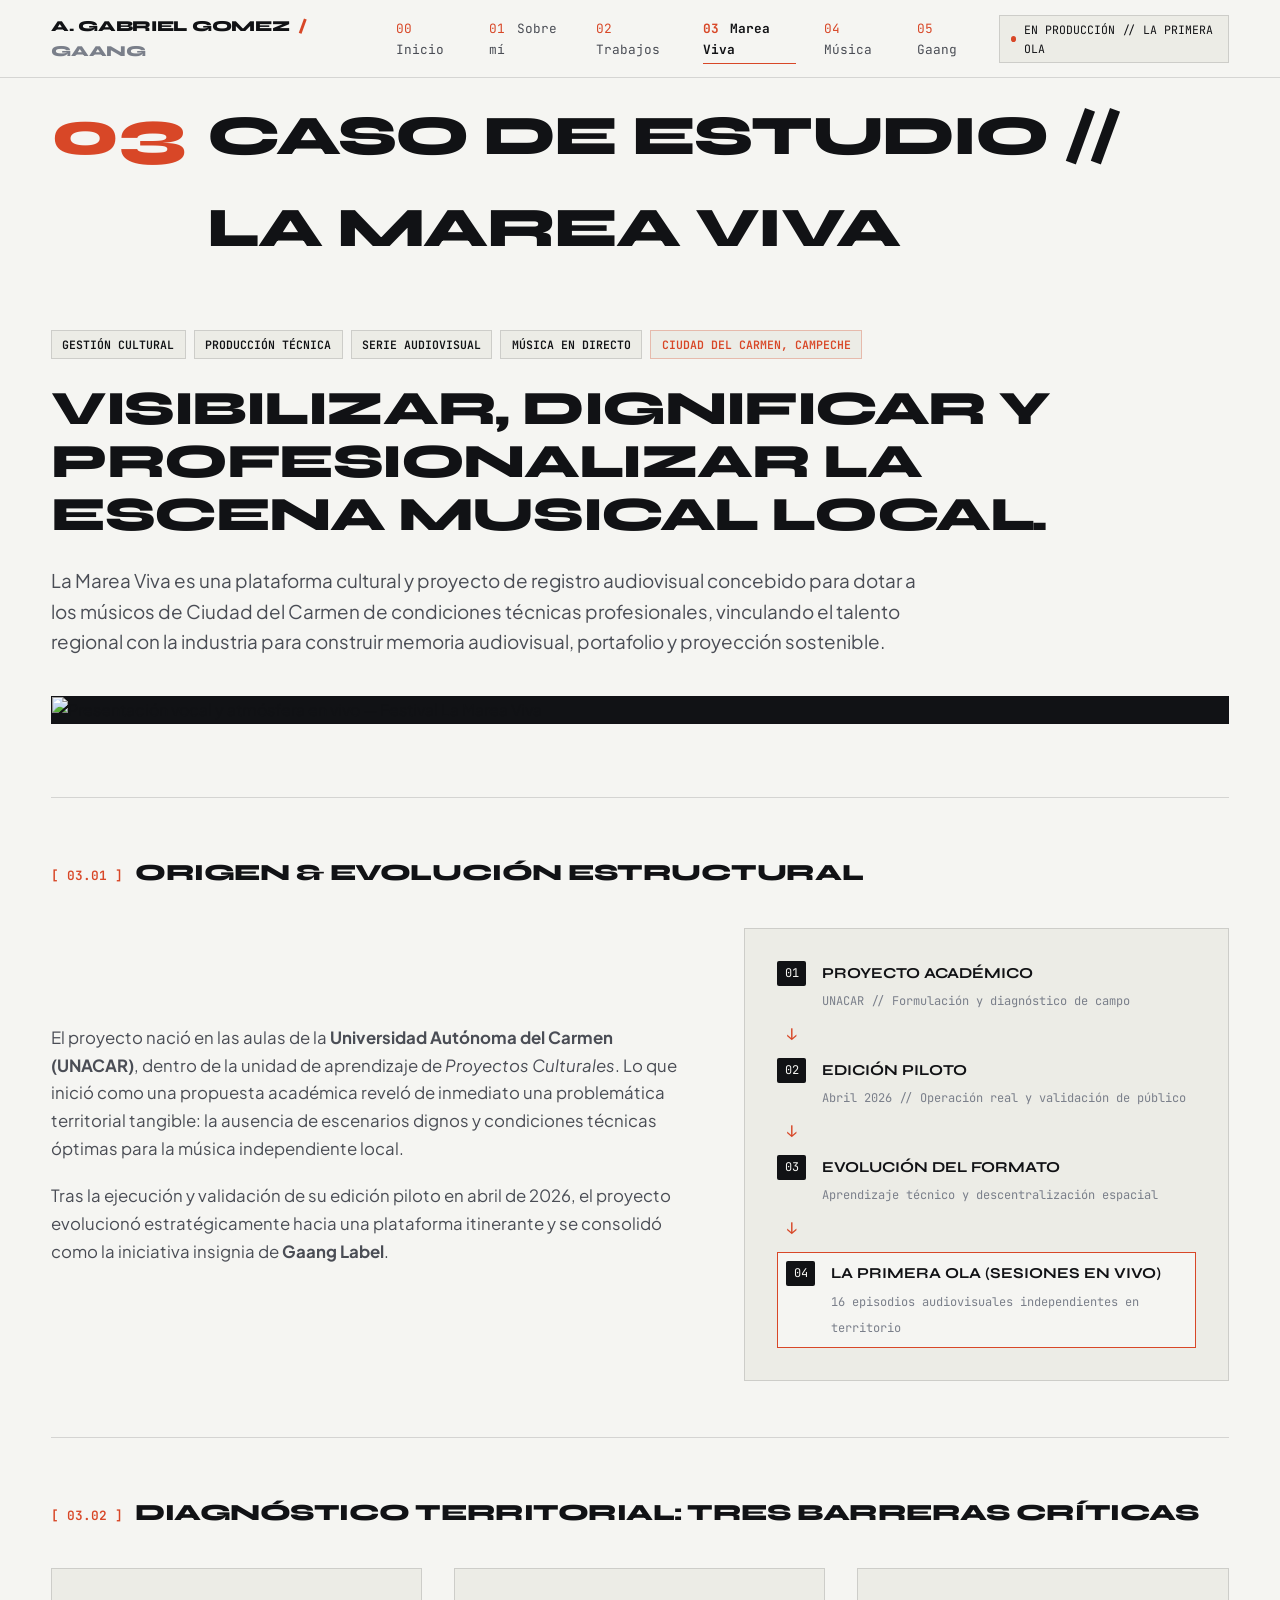
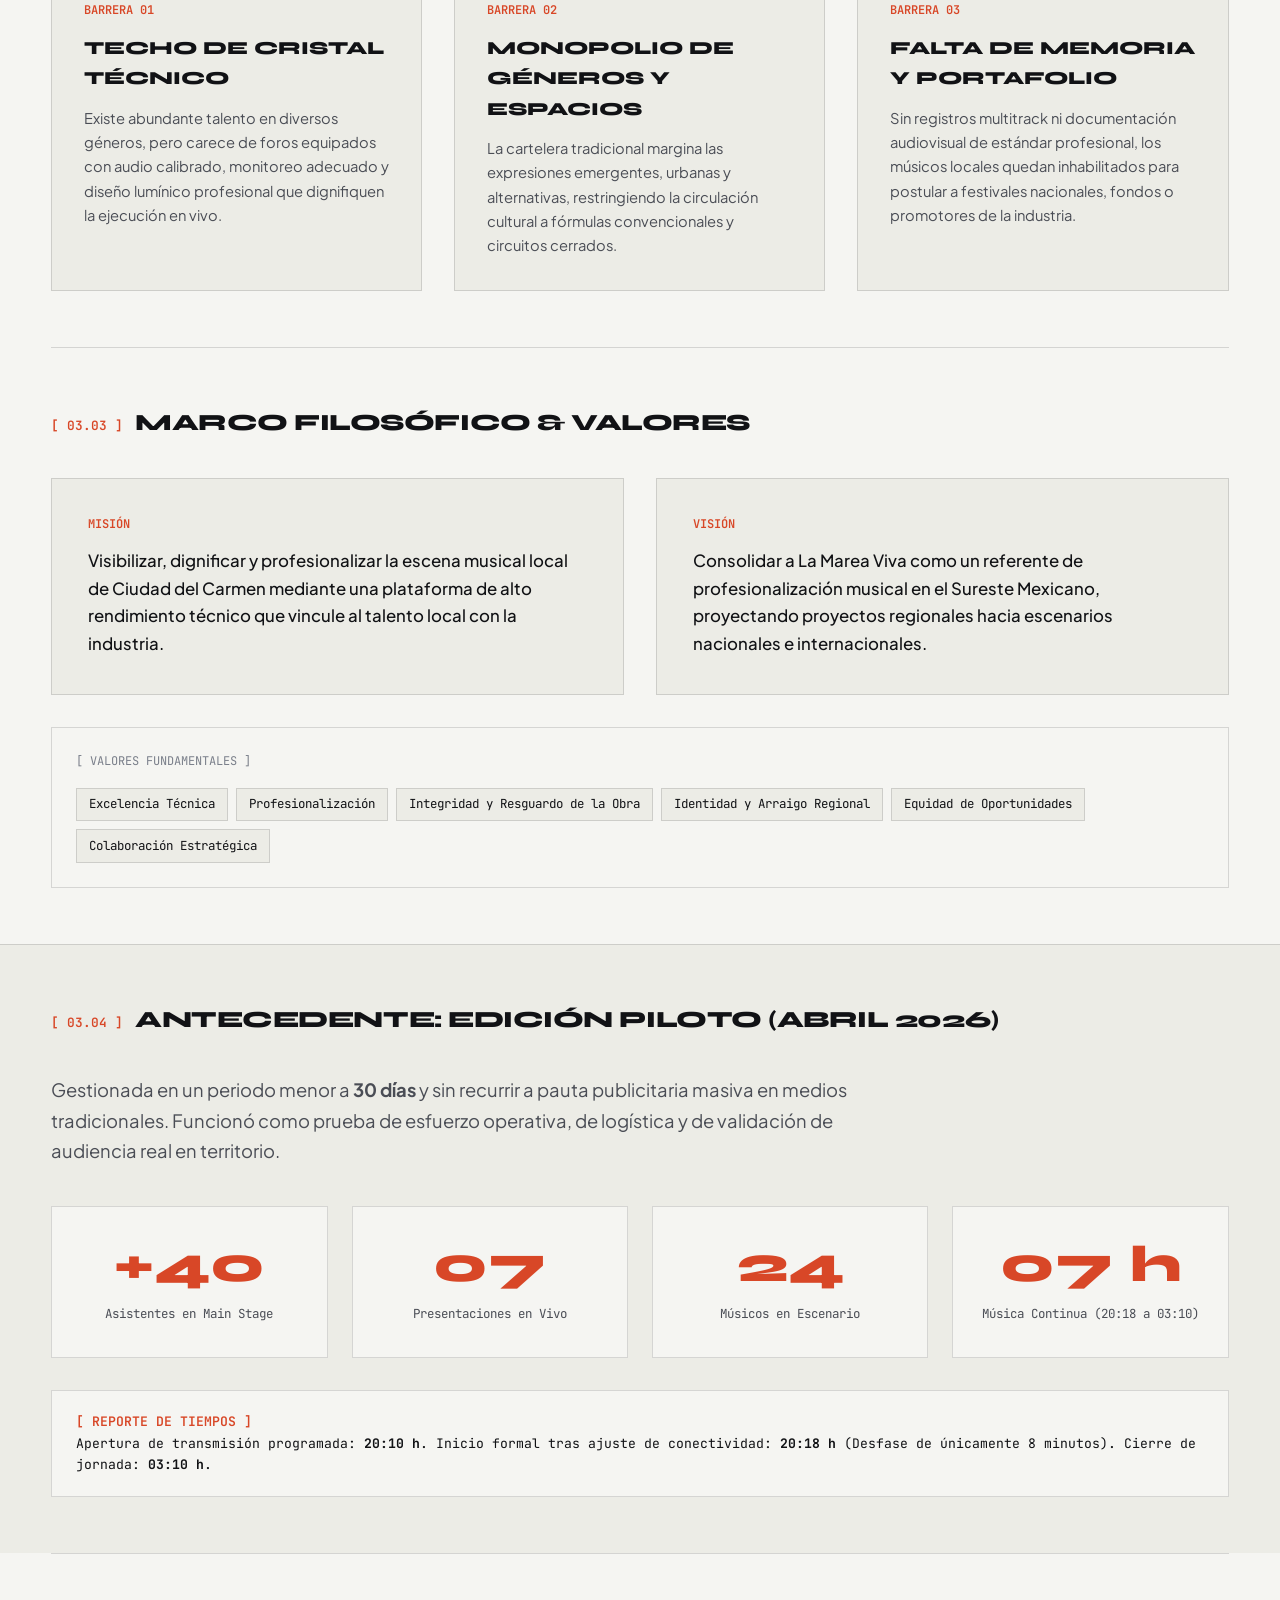
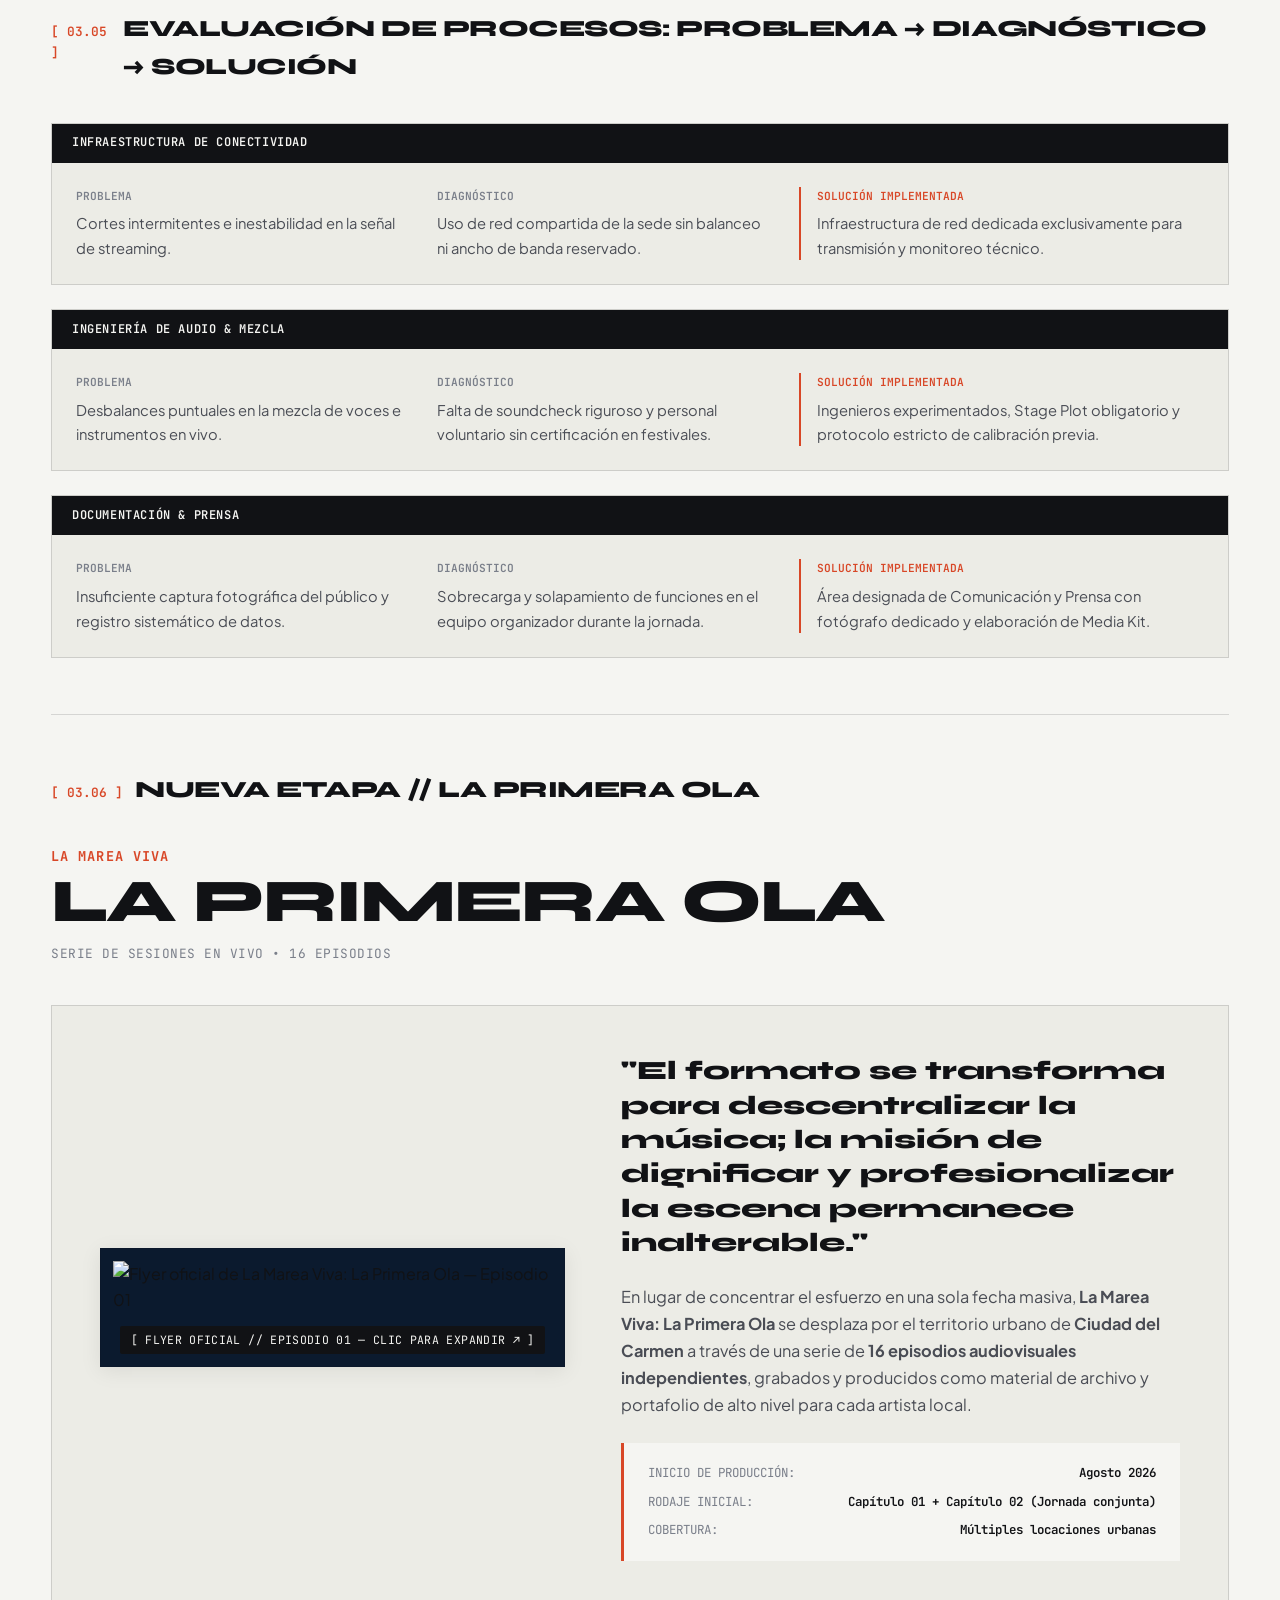
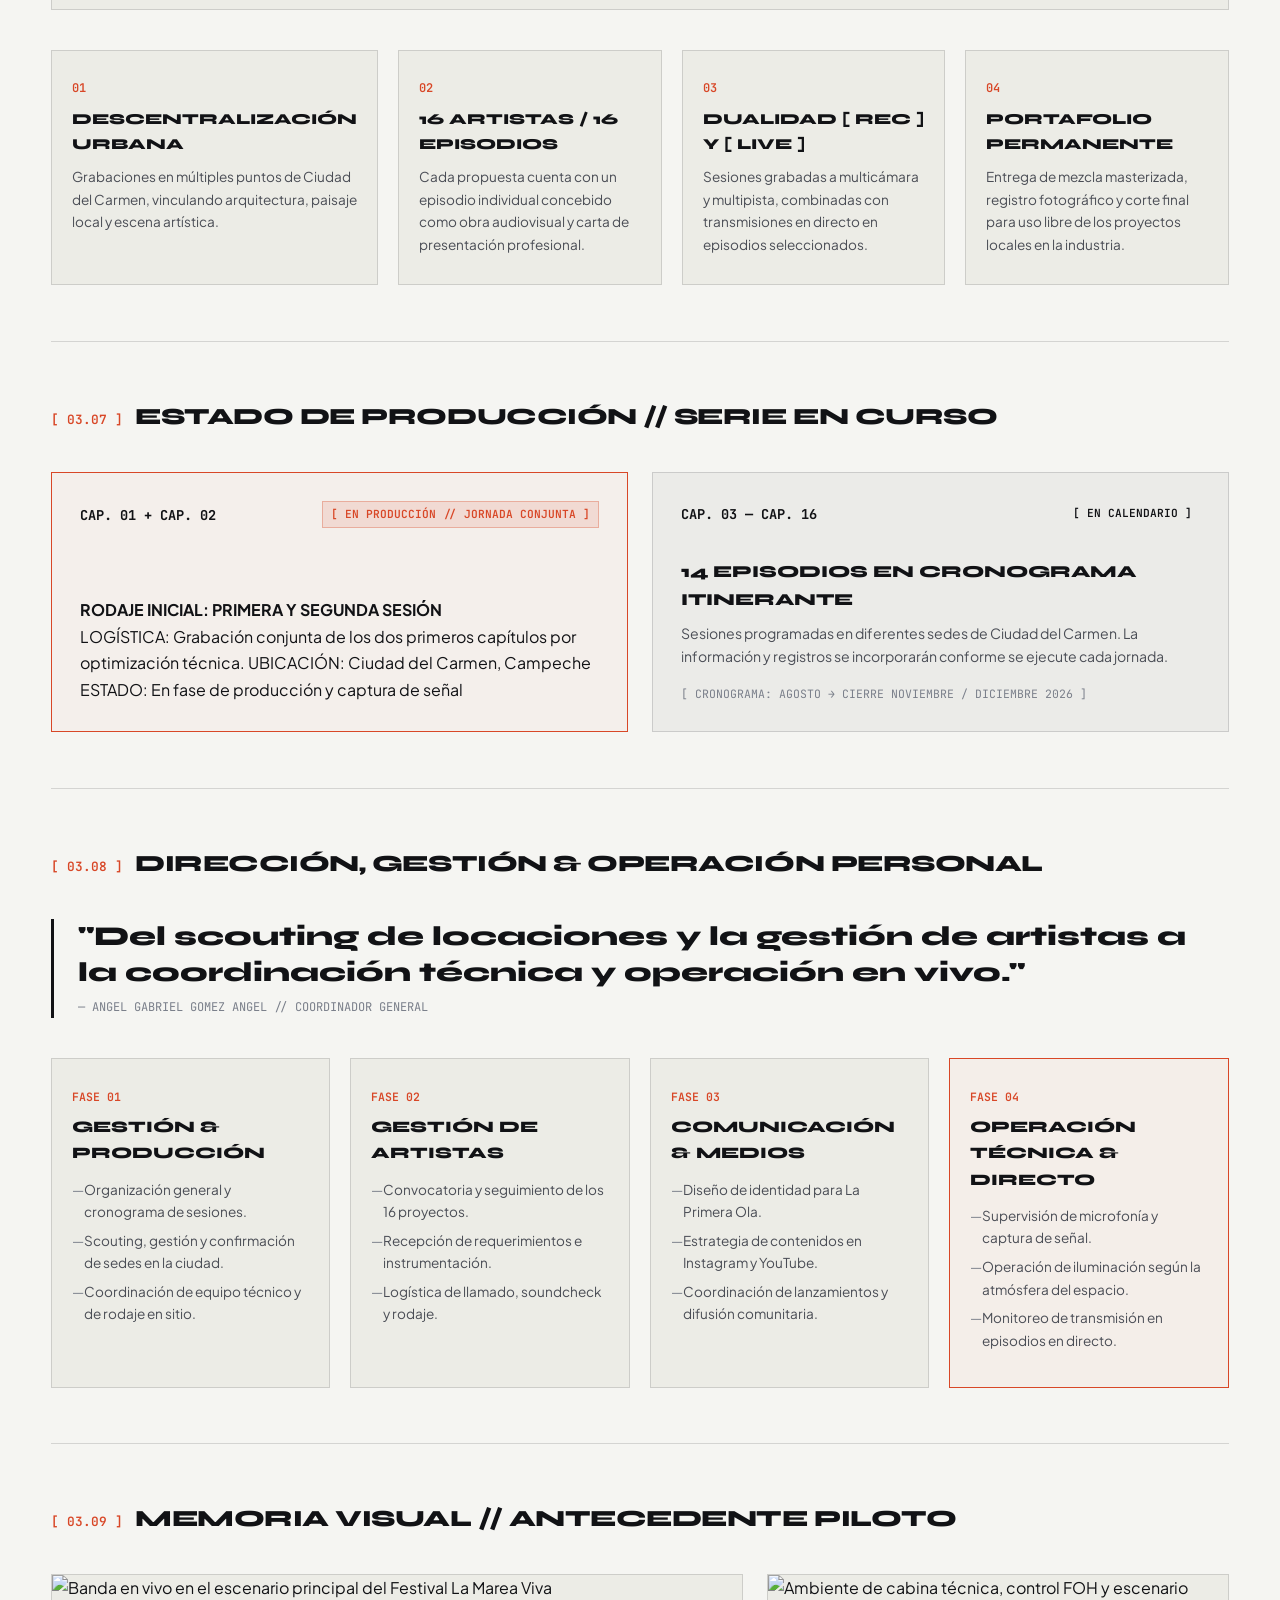
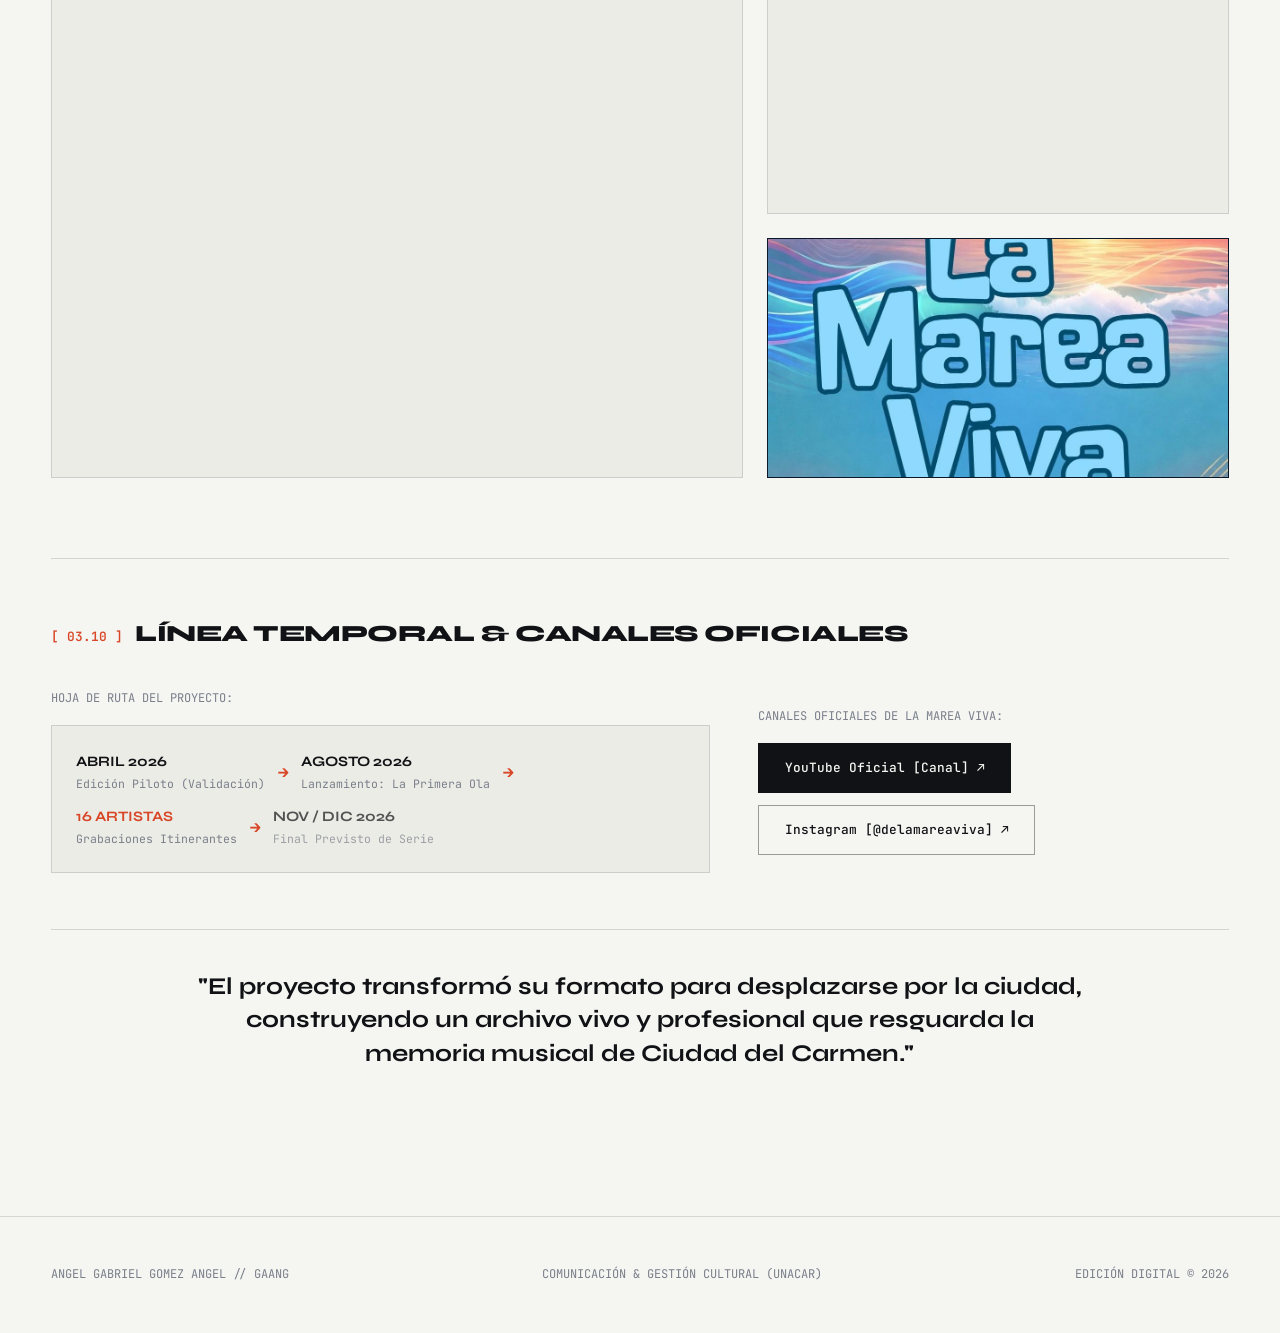
==== la-marea-viva.html @ 41a7169c "si" ====
<!DOCTYPE html>
<html lang="es">
<head>
  <meta charset="UTF-8" />
  <meta name="viewport" content="width=device-width, initial-scale=1.0" />
  <title>Caso de Estudio: La Marea Viva // Angel Gabriel Gomez Angel</title>
  <meta name="description" content="Caso de estudio completo de La Marea Viva y su serie La Primera Ola. Gestión cultural, producción y sesiones en vivo en Ciudad del Carmen." />

  <link rel="preconnect" href="https://fonts.googleapis.com" />
  <link rel="preconnect" href="https://fonts.gstatic.com" crossorigin />
  <link href="https://fonts.googleapis.com/css2?family=JetBrains+Mono:wght@400;500;600;700&family=Plus+Jakarta+Sans:ital,wght@0,400;0,500;0,600;1,400&family=Syne:wght@700;800;900&display=swap" rel="stylesheet" />

  <link rel="stylesheet" href="style.css" />
</head>
<body class="editorial-layout">

  <header class="site-header">
    <div class="nav-bar">
      <a href="index.html" class="nav-brand">
        <span class="brand-name">A. GABRIEL GOMEZ</span>
        <span class="brand-slash">/</span>
        <span class="brand-alias">GAANG</span>
      </a>

      <nav class="nav-menu" aria-label="Navegación editorial">
        <a href="index.html" class="nav-item"><span class="nav-num">00</span> Inicio</a>
        <a href="sobre-mi.html" class="nav-item"><span class="nav-num">01</span> Sobre mí</a>
        <a href="trabajos.html" class="nav-item"><span class="nav-num">02</span> Trabajos</a>
        <a href="la-marea-viva.html" class="nav-item nav-item--active"><span class="nav-num">03</span> Marea Viva</a>
        <a href="produccion-musical.html" class="nav-item"><span class="nav-num">04</span> Música</a>
        <a href="gaang.html" class="nav-item"><span class="nav-num">05</span> Gaang</a>
      </nav>

      <div class="nav-status">
        <span class="status-indicator"></span>
        <span class="status-label">EN PRODUCCIÓN // LA PRIMERA OLA</span>
      </div>
    </div>
  </header>

  <main id="main-content">
    <section class="editorial-section case-study-section">
      
      <div class="section-badge-bar">
        <span class="index-large">03</span>
        <h1 class="index-title">CASO DE ESTUDIO // LA MAREA VIVA</h1>
        <span class="section-rule"></span>
      </div>

      <!-- 1. IDENTIDAD Y HERO -->
      <div class="case-hero">
        <div class="case-meta-tags">
          <span class="c-tag">GESTIÓN CULTURAL</span>
          <span class="c-tag">PRODUCCIÓN TÉCNICA</span>
          <span class="c-tag">SERIE AUDIOVISUAL</span>
          <span class="c-tag">MÚSICA EN DIRECTO</span>
          <span class="c-tag c-tag--location">CIUDAD DEL CARMEN, CAMPECHE</span>
        </div>

        <h2 class="case-main-title">
          VISIBILIZAR, DIGNIFICAR Y PROFESIONALIZAR LA ESCENA MUSICAL LOCAL.
        </h2>

        <p class="case-lead-paragraph">
          La Marea Viva es una plataforma cultural y proyecto de registro audiovisual concebido para dotar a los músicos de Ciudad del Carmen de condiciones técnicas profesionales, vinculando el talento regional con la industria para construir memoria audiovisual, portafolio y proyección sostenible.
        </p>

        <div class="case-media-hero">
          <img 
            src="assets/marea-viva/DSC_0209.jpg" 
            alt="Presentación vocal y atmósfera en vivo — Festival La Marea Viva" 
            class="case-img" 
            loading="lazy"
          />
        </div>
      </div>

      <!-- 2. ORIGEN Y EVOLUCIÓN ESTRUCTURAL -->
      <div class="case-block">
        <div class="case-block-header">
          <span class="case-subnum">[ 03.01 ]</span>
          <h3 class="case-subtitle">ORIGEN & EVOLUCIÓN ESTRUCTURAL</h3>
        </div>

        <div class="case-origin-grid">
          <div class="case-origin-text">
            <p>
              El proyecto nació en las aulas de la <strong>Universidad Autónoma del Carmen (UNACAR)</strong>, dentro de la unidad de aprendizaje de <em>Proyectos Culturales</em>. Lo que inició como una propuesta académica reveló de inmediato una problemática territorial tangible: la ausencia de escenarios dignos y condiciones técnicas óptimas para la música independiente local.
            </p>
            <p>
              Tras la ejecución y validación de su edición piloto en abril de 2026, el proyecto evolucionó estratégicamente hacia una plataforma itinerante y se consolidó como la iniciativa insignia de <strong>Gaang Label</strong>.
            </p>
          </div>

          <div class="evolution-pipeline" aria-label="Diagrama de evolución del proyecto">
            <div class="pipe-node">
              <span class="pipe-step">01</span>
              <div class="pipe-info">
                <strong>PROYECTO ACADÉMICO</strong>
                <span>UNACAR // Formulación y diagnóstico de campo</span>
              </div>
            </div>
            <div class="pipe-connector">↓</div>
            <div class="pipe-node">
              <span class="pipe-step">02</span>
              <div class="pipe-info">
                <strong>EDICIÓN PILOTO</strong>
                <span>Abril 2026 // Operación real y validación de público</span>
              </div>
            </div>
            <div class="pipe-connector">↓</div>
            <div class="pipe-node">
              <span class="pipe-step">03</span>
              <div class="pipe-info">
                <strong>EVOLUCIÓN DEL FORMATO</strong>
                <span>Aprendizaje técnico y descentralización espacial</span>
              </div>
            </div>
            <div class="pipe-connector">↓</div>
            <div class="pipe-node pipe-node--active">
              <span class="pipe-step">04</span>
              <div class="pipe-info">
                <strong>LA PRIMERA OLA (SESIONES EN VIVO)</strong>
                <span>16 episodios audiovisuales independientes en territorio</span>
              </div>
            </div>
          </div>
        </div>
      </div>

      <!-- 3. PROBLEMÁTICA TERRITORIAL -->
      <div class="case-block">
        <div class="case-block-header">
          <span class="case-subnum">[ 03.02 ]</span>
          <h3 class="case-subtitle">DIAGNÓSTICO TERRITORIAL: TRES BARRERAS CRÍTICAS</h3>
        </div>

        <div class="issues-composition">
          <div class="issue-item">
            <span class="issue-index">BARRERA 01</span>
            <h4 class="issue-title">TECHO DE CRISTAL TÉCNICO</h4>
            <p class="issue-desc">
              Existe abundante talento en diversos géneros, pero carece de foros equipados con audio calibrado, monitoreo adecuado y diseño lumínico profesional que dignifiquen la ejecución en vivo.
            </p>
          </div>

          <div class="issue-item">
            <span class="issue-index">BARRERA 02</span>
            <h4 class="issue-title">MONOPOLIO DE GÉNEROS Y ESPACIOS</h4>
            <p class="issue-desc">
              La cartelera tradicional margina las expresiones emergentes, urbanas y alternativas, restringiendo la circulación cultural a fórmulas convencionales y circuitos cerrados.
            </p>
          </div>

          <div class="issue-item">
            <span class="issue-index">BARRERA 03</span>
            <h4 class="issue-title">FALTA DE MEMORIA Y PORTAFOLIO</h4>
            <p class="issue-desc">
              Sin registros multitrack ni documentación audiovisual de estándar profesional, los músicos locales quedan inhabilitados para postular a festivales nacionales, fondos o promotores de la industria.
            </p>
          </div>
        </div>
      </div>

      <!-- 4. FILOSOFÍA & VALORES -->
      <div class="case-block">
        <div class="case-block-header">
          <span class="case-subnum">[ 03.03 ]</span>
          <h3 class="case-subtitle">MARCO FILOSÓFICO & VALORES</h3>
        </div>

        <div class="philosophy-grid">
          <div class="phil-box">
            <span class="phil-label">MISIÓN</span>
            <p class="phil-text">
              Visibilizar, dignificar y profesionalizar la escena musical local de Ciudad del Carmen mediante una plataforma de alto rendimiento técnico que vincule al talento local con la industria.
            </p>
          </div>

          <div class="phil-box">
            <span class="phil-label">VISIÓN</span>
            <p class="phil-text">
              Consolidar a La Marea Viva como un referente de profesionalización musical en el Sureste Mexicano, proyectando proyectos regionales hacia escenarios nacionales e internacionales.
            </p>
          </div>
        </div>

        <div class="values-ledger">
          <span class="vl-title">[ VALORES FUNDAMENTALES ]</span>
          <div class="vl-items">
            <span class="vl-pill">Excelencia Técnica</span>
            <span class="vl-pill">Profesionalización</span>
            <span class="vl-pill">Integridad y Resguardo de la Obra</span>
            <span class="vl-pill">Identidad y Arraigo Regional</span>
            <span class="vl-pill">Equidad de Oportunidades</span>
            <span class="vl-pill">Colaboración Estratégica</span>
          </div>
        </div>
      </div>

      <!-- 5. ANTECEDENTE: EDICIÓN PILOTO -->
      <div class="case-block pilot-block">
        <div class="case-block-header">
          <span class="case-subnum">[ 03.04 ]</span>
          <h3 class="case-subtitle">ANTECEDENTE: EDICIÓN PILOTO (ABRIL 2026)</h3>
        </div>

        <p class="pilot-context">
          Gestionada en un periodo menor a <strong>30 días</strong> y sin recurrir a pauta publicitaria masiva en medios tradicionales. Funcionó como prueba de esfuerzo operativa, de logística y de validación de audiencia real en territorio.
        </p>

        <div class="metrics-grid">
          <div class="metric-item">
            <span class="metric-num">+40</span>
            <span class="metric-desc">Asistentes en Main Stage</span>
          </div>
          <div class="metric-item">
            <span class="metric-num">07</span>
            <span class="metric-desc">Presentaciones en Vivo</span>
          </div>
          <div class="metric-item">
            <span class="metric-num">24</span>
            <span class="metric-desc">Músicos en Escenario</span>
          </div>
          <div class="metric-item">
            <span class="metric-num">07 h</span>
            <span class="metric-desc">Música Continua (20:18 a 03:10)</span>
          </div>
        </div>

        <div class="pilot-log">
          <span class="log-tag">[ REPORTE DE TIEMPOS ]</span>
          <p>
            Apertura de transmisión programada: <strong>20:10 h</strong>. Inicio formal tras ajuste de conectividad: <strong>20:18 h</strong> (Desfase de únicamente 8 minutos). Cierre de jornada: <strong>03:10 h</strong>.
          </p>
        </div>
      </div>

      <!-- 6. EVALUACIÓN Y APRENDIZAJE -->
      <div class="case-block">
        <div class="case-block-header">
          <span class="case-subnum">[ 03.05 ]</span>
          <h3 class="case-subtitle">EVALUACIÓN DE PROCESOS: PROBLEMA → DIAGNÓSTICO → SOLUCIÓN</h3>
        </div>

        <div class="evaluation-matrix">
          <article class="eval-row">
            <div class="eval-aspect">INFRAESTRUCTURA DE CONECTIVIDAD</div>
            <div class="eval-body">
              <div class="eval-cell">
                <span class="eval-label">PROBLEMA</span>
                <p>Cortes intermitentes e inestabilidad en la señal de streaming.</p>
              </div>
              <div class="eval-cell">
                <span class="eval-label">DIAGNÓSTICO</span>
                <p>Uso de red compartida de la sede sin balanceo ni ancho de banda reservado.</p>
              </div>
              <div class="eval-cell eval-cell--solution">
                <span class="eval-label">SOLUCIÓN IMPLEMENTADA</span>
                <p>Infraestructura de red dedicada exclusivamente para transmisión y monitoreo técnico.</p>
              </div>
            </div>
          </article>

          <article class="eval-row">
            <div class="eval-aspect">INGENIERÍA DE AUDIO & MEZCLA</div>
            <div class="eval-body">
              <div class="eval-cell">
                <span class="eval-label">PROBLEMA</span>
                <p>Desbalances puntuales en la mezcla de voces e instrumentos en vivo.</p>
              </div>
              <div class="eval-cell">
                <span class="eval-label">DIAGNÓSTICO</span>
                <p>Falta de soundcheck riguroso y personal voluntario sin certificación en festivales.</p>
              </div>
              <div class="eval-cell eval-cell--solution">
                <span class="eval-label">SOLUCIÓN IMPLEMENTADA</span>
                <p>Ingenieros experimentados, Stage Plot obligatorio y protocolo estricto de calibración previa.</p>
              </div>
            </div>
          </article>

          <article class="eval-row">
            <div class="eval-aspect">DOCUMENTACIÓN & PRENSA</div>
            <div class="eval-body">
              <div class="eval-cell">
                <span class="eval-label">PROBLEMA</span>
                <p>Insuficiente captura fotográfica del público y registro sistemático de datos.</p>
              </div>
              <div class="eval-cell">
                <span class="eval-label">DIAGNÓSTICO</span>
                <p>Sobrecarga y solapamiento de funciones en el equipo organizador durante la jornada.</p>
              </div>
              <div class="eval-cell eval-cell--solution">
                <span class="eval-label">SOLUCIÓN IMPLEMENTADA</span>
                <p>Área designada de Comunicación y Prensa con fotógrafo dedicado y elaboración de Media Kit.</p>
              </div>
            </div>
          </article>
        </div>
      </div>

      <!-- 7. NUEVA ETAPA: LA PRIMERA OLA -->
      <div class="case-block wave-highlight-block">
        <div class="case-block-header">
          <span class="case-subnum">[ 03.06 ]</span>
          <h3 class="case-subtitle">NUEVA ETAPA // LA PRIMERA OLA</h3>
        </div>

        <div class="wave-editorial-header">
          <span class="wave-project-tag">LA MAREA VIVA</span>
          <h3 class="wave-main-title">LA PRIMERA OLA</h3>
          <span class="wave-sub-tag">SERIE DE SESIONES EN VIVO • 16 EPISODIOS</span>
        </div>

        <div class="wave-showcase-grid">
          <div class="wave-flyer-frame">
            <a href="assets/marea-viva/la primera ola.jpeg" target="_blank" rel="noopener noreferrer" class="flyer-zoom-link" title="Ver flyer oficial en tamaño completo">
              <img 
                src="assets/marea-viva/la primera ola.jpeg" 
                alt="Flyer oficial de La Marea Viva: La Primera Ola — Episodio 01" 
                class="wave-flyer-img"
                loading="lazy"
              />
              <span class="flyer-caption">[ FLYER OFICIAL // EPISODIO 01 — CLIC PARA EXPANDIR ↗ ]</span>
            </a>
          </div>

          <div class="wave-narrative-content">
            <p class="sessions-manifesto-lead">
              "El formato se transforma para descentralizar la música; la misión de dignificar y profesionalizar la escena permanece inalterable."
            </p>
            <p class="sessions-manifesto-sub">
              En lugar de concentrar el esfuerzo en una sola fecha masiva, <strong>La Marea Viva: La Primera Ola</strong> se desplaza por el territorio urbano de <strong>Ciudad del Carmen</strong> a través de una serie de <strong>16 episodios audiovisuales independientes</strong>, grabados y producidos como material de archivo y portafolio de alto nivel para cada artista local.
            </p>

            <div class="wave-meta-box">
              <div class="wmeta-row">
                <span class="wmeta-label">INICIO DE PRODUCCIÓN:</span>
                <span class="wmeta-value">Agosto 2026</span>
              </div>
              <div class="wmeta-row">
                <span class="wmeta-label">RODAJE INICIAL:</span>
                <span class="wmeta-value">Capítulo 01 + Capítulo 02 (Jornada conjunta)</span>
              </div>
              <div class="wmeta-row">
                <span class="wmeta-label">COBERTURA:</span>
                <span class="wmeta-value">Múltiples locaciones urbanas</span>
              </div>
            </div>
          </div>
        </div>

        <div class="format-pillars-grid">
          <div class="pillar-card">
            <span class="pillar-num">01</span>
            <h4 class="pillar-title">DESCENTRALIZACIÓN URBANA</h4>
            <p>Grabaciones en múltiples puntos de Ciudad del Carmen, vinculando arquitectura, paisaje local y escena artística.</p>
          </div>

          <div class="pillar-card">
            <span class="pillar-num">02</span>
            <h4 class="pillar-title">16 ARTISTAS / 16 EPISODIOS</h4>
            <p>Cada propuesta cuenta con un episodio individual concebido como obra audiovisual y carta de presentación profesional.</p>
          </div>

          <div class="pillar-card">
            <span class="pillar-num">03</span>
            <h4 class="pillar-title">DUALIDAD [ REC ] Y [ LIVE ]</h4>
            <p>Sesiones grabadas a multicámara y multipista, combinadas con transmisiones en directo en episodios seleccionados.</p>
          </div>

          <div class="pillar-card">
            <span class="pillar-num">04</span>
            <h4 class="pillar-title">PORTAFOLIO PERMANENTE</h4>
            <p>Entrega de mezcla masterizada, registro fotográfico y corte final para uso libre de los proyectos locales en la industria.</p>
          </div>
        </div>
      </div>

      <!-- 8. ESTADO DE PRODUCCIÓN -->
      <div class="case-block">
        <div class="case-block-header">
          <span class="case-subnum">[ 03.07 ]</span>
          <h3 class="case-subtitle">ESTADO DE PRODUCCIÓN // SERIE EN CURSO</h3>
        </div>

        <div class="episodes-catalog-grid">
          <article class="episode-entry episode-entry--featured">
            <div class="ep-header">
              <span class="ep-code">CAP. 01 + CAP. 02</span>
              <span class="ep-badge ep-badge--rec">[ EN PRODUCCIÓN // JORNADA CONJUNTA ]</span>
            </div>
            <div class="ep-content" style="padding-top: 1rem;">
              <h4 class="ep-artist">RODAJE INICIAL: PRIMERA Y SEGUNDA SESIÓN</h4>
              <div class="ep-meta">
                <span>LOGÍSTICA: Grabación conjunta de los dos primeros capítulos por optimización técnica.</span>
                <span>UBICACIÓN: Ciudad del Carmen, Campeche</span>
                <span>ESTADO: En fase de producción y captura de señal</span>
              </div>
            </div>
          </article>

          <article class="episode-entry episode-entry--batch">
            <div class="ep-header">
              <span class="ep-code">CAP. 03 — CAP. 16</span>
              <span class="ep-badge">[ EN CALENDARIO ]</span>
            </div>
            <div class="ep-batch-content">
              <p class="batch-title">14 EPISODIOS EN CRONOGRAMA ITINERANTE</p>
              <p class="batch-desc">
                Sesiones programadas en diferentes sedes de Ciudad del Carmen. La información y registros se incorporarán conforme se ejecute cada jornada.
              </p>
              <span class="batch-status">[ CRONOGRAMA: AGOSTO → CIERRE NOVIEMBRE / DICIEMBRE 2026 ]</span>
            </div>
          </article>
        </div>
      </div>

      <!-- 9. PARTICIPACIÓN PERSONAL -->
      <div class="case-block role-block">
        <div class="case-block-header">
          <span class="case-subnum">[ 03.08 ]</span>
          <h3 class="case-subtitle">DIRECCIÓN, GESTIÓN & OPERACIÓN PERSONAL</h3>
        </div>

        <div class="role-manifesto-row">
          <p class="role-quote">
            "Del scouting de locaciones y la gestión de artistas a la coordinación técnica y operación en vivo."
          </p>
          <span class="role-signature">— ANGEL GABRIEL GOMEZ ANGEL // COORDINADOR GENERAL</span>
        </div>

        <div class="workflow-grid">
          <div class="wf-card">
            <span class="wf-index">FASE 01</span>
            <h4 class="wf-title">GESTIÓN & PRODUCCIÓN</h4>
            <ul class="wf-list">
              <li>Organización general y cronograma de sesiones.</li>
              <li>Scouting, gestión y confirmación de sedes en la ciudad.</li>
              <li>Coordinación de equipo técnico y de rodaje en sitio.</li>
            </ul>
          </div>

          <div class="wf-card">
            <span class="wf-index">FASE 02</span>
            <h4 class="wf-title">GESTIÓN DE ARTISTAS</h4>
            <ul class="wf-list">
              <li>Convocatoria y seguimiento de los 16 proyectos.</li>
              <li>Recepción de requerimientos e instrumentación.</li>
              <li>Logística de llamado, soundcheck y rodaje.</li>
            </ul>
          </div>

          <div class="wf-card">
            <span class="wf-index">FASE 03</span>
            <h4 class="wf-title">COMUNICACIÓN & MEDIOS</h4>
            <ul class="wf-list">
              <li>Diseño de identidad para La Primera Ola.</li>
              <li>Estrategia de contenidos en Instagram y YouTube.</li>
              <li>Coordinación de lanzamientos y difusión comunitaria.</li>
            </ul>
          </div>

          <div class="wf-card wf-card--highlight">
            <span class="wf-index">FASE 04</span>
            <h4 class="wf-title">OPERACIÓN TÉCNICA & DIRECTO</h4>
            <ul class="wf-list">
              <li>Supervisión de microfonía y captura de señal.</li>
              <li>Operación de iluminación según la atmósfera del espacio.</li>
              <li>Monitoreo de transmisión en episodios en directo.</li>
            </ul>
          </div>
        </div>
      </div>

      <!-- 10. MEMORIA VISUAL HISTÓRICA -->
      <div class="case-block">
        <div class="case-block-header">
          <span class="case-subnum">[ 03.09 ]</span>
          <h3 class="case-subtitle">MEMORIA VISUAL // ANTECEDENTE PILOTO</h3>
        </div>

        <div class="case-gallery-layout">
          <div class="gallery-cell gallery-cell--large">
            <img 
              src="assets/marea-viva/DSC_0284.jpg" 
              alt="Banda en vivo en el escenario principal del Festival La Marea Viva" 
              class="case-img" 
              loading="lazy"
            />
          </div>

          <div class="gallery-cell">
            <img 
              src="assets/marea-viva/DSC_0325.jpg" 
              alt="Ambiente de cabina técnica, control FOH y escenario" 
              class="case-img" 
              loading="lazy"
            />
          </div>

          <div class="gallery-cell gallery-cell--poster">
            <img 
              src="assets/marea-viva/Flayer marea viva.JPG" 
              alt="Identidad visual y cartel oficial de la edición piloto de La Marea Viva" 
              class="case-img case-img--poster" 
              loading="lazy"
            />
          </div>
        </div>
      </div>

      <!-- 11. HOJA DE RUTA & ENLACES -->
      <div class="case-block case-closure-block">
        <div class="case-block-header">
          <span class="case-subnum">[ 03.10 ]</span>
          <h3 class="case-subtitle">LÍNEA TEMPORAL & CANALES OFICIALES</h3>
        </div>

        <div class="closure-grid">
          <div class="timeline-visual">
            <span class="tl-title">HOJA DE RUTA DEL PROYECTO:</span>
            <div class="tl-track">
              <div class="tl-node">
                <strong>ABRIL 2026</strong>
                <span>Edición Piloto (Validación)</span>
              </div>
              <div class="tl-arrow">→</div>
              <div class="tl-node">
                <strong>AGOSTO 2026</strong>
                <span>Lanzamiento: La Primera Ola</span>
              </div>
              <div class="tl-arrow">→</div>
              <div class="tl-node tl-node--active">
                <strong>16 ARTISTAS</strong>
                <span>Grabaciones Itinerantes</span>
              </div>
              <div class="tl-arrow">→</div>
              <div class="tl-node tl-node--future">
                <strong>NOV / DIC 2026</strong>
                <span>Final Previsto de Serie</span>
              </div>
            </div>
          </div>

          <div class="case-official-links">
            <span class="tl-title">CANALES OFICIALES DE LA MAREA VIVA:</span>
            <div class="case-link-buttons">
              <a href="https://www.youtube.com/@FestivaldeLaMareaViva" target="_blank" rel="noopener noreferrer" class="editorial-btn editorial-btn--solid">
                YouTube Oficial [Canal] ↗
              </a>
              <a href="https://www.instagram.com/delamareaviva/" target="_blank" rel="noopener noreferrer" class="editorial-btn editorial-btn--outline">
                Instagram [@delamareaviva] ↗
              </a>
            </div>
          </div>
        </div>

        <div class="case-conclusion-manifesto">
          <p>
            "El proyecto transformó su formato para desplazarse por la ciudad, construyendo un archivo vivo y profesional que resguarda la memoria musical de Ciudad del Carmen."
          </p>
        </div>
      </div>

    </section>
  </main>

  <footer class="editorial-footer">
    <div class="footer-grid">
      <span class="f-col">ANGEL GABRIEL GOMEZ ANGEL // GAANG</span>
      <span class="f-col">COMUNICACIÓN & GESTIÓN CULTURAL (UNACAR)</span>
      <span class="f-col f-col--right">EDICIÓN DIGITAL © 2026</span>
    </div>
  </footer>

  <script src="script.js"></script>
</body>
</html>
---- style.css ----
/* ==========================================================================
   SISTEMA DE COMPOSICIÓN EDITORIAL Y RETÍCULA VIVA
   Angel Gabriel Gomez Angel // Gaang (2026)
   ========================================================================== */

/* 1. TOKENS DE DISEÑO */
:root {
  --canvas: #F5F5F2;
  --surface: #ECECE6;
  --surface-alt: #E3E3DC;
  --ink: #111215;
  --ink-secondary: #4A4D55;
  --ink-muted: #7A7F8A;
  --signal-rec: #D84727;
  --signal-dim: rgba(216, 71, 39, 0.08);

  --rule-hairline: rgba(17, 18, 21, 0.14);
  --rule-solid: rgba(17, 18, 21, 0.4);

  --font-display: 'Syne', sans-serif;
  --font-text: 'Plus Jakarta Sans', sans-serif;
  --font-mono: 'JetBrains Mono', monospace;

  --scale-hero: clamp(2.8rem, 7.8vw, 6.2rem);
  --scale-title: clamp(2rem, 4.5vw, 3.5rem);
  --scale-section-num: clamp(2.5rem, 5vw, 4rem);
  --scale-statement: clamp(1.3rem, 2.4vw, 1.85rem);
  --scale-body: 1rem;
  --scale-mono: 0.8rem;

  --max-width: 1280px;
  --page-margin: clamp(1.25rem, 4vw, 3.5rem);
  --section-pad: clamp(4.5rem, 7vw, 7.5rem);

  --ease-editorial: cubic-bezier(0.19, 1, 0.22, 1);
  --speed-quick: 0.25s;
  --speed-fluid: 0.45s;
}

/* 2. RESET Y BASES */
*, *::before, *::after {
  box-sizing: border-box;
  margin: 0;
  padding: 0;
}

html {
  scroll-behavior: smooth;
  background-color: var(--canvas);
}

body.editorial-layout {
  background-color: var(--canvas);
  color: var(--ink);
  font-family: var(--font-text);
  font-size: var(--scale-body);
  line-height: 1.65;
  -webkit-font-smoothing: antialiased;
  -moz-osx-font-smoothing: grayscale;
}

a {
  color: inherit;
  text-decoration: none;
}

ul {
  list-style: none;
}

img {
  max-width: 100%;
  height: auto;
  display: block;
}

/* 3. NAVEGACIÓN FIJA Y ESTADO ACTIVO MULTIPÁGINA */
.site-header {
  position: fixed;
  top: 0;
  left: 0;
  width: 100%;
  z-index: 200;
  background-color: rgba(245, 245, 242, 0.94);
  backdrop-filter: blur(10px);
  -webkit-backdrop-filter: blur(10px);
  border-bottom: 1px solid var(--rule-hairline);
}

.nav-bar {
  max-width: var(--max-width);
  margin: 0 auto;
  padding: 0.85rem var(--page-margin);
  display: flex;
  justify-content: space-between;
  align-items: center;
  gap: 1.5rem;
}

.nav-brand {
  font-family: var(--font-display);
  font-weight: 800;
  font-size: 0.95rem;
  letter-spacing: -0.02em;
}

.brand-slash {
  color: var(--signal-rec);
  margin: 0 0.25rem;
}

.brand-alias {
  color: var(--ink-muted);
}

.nav-menu {
  display: flex;
  gap: 1.75rem;
}

.nav-item {
  font-family: var(--font-mono);
  font-size: var(--scale-mono);
  color: var(--ink-secondary);
  transition: color var(--speed-quick) ease;
  position: relative;
}

.nav-num {
  color: var(--signal-rec);
  margin-right: 0.2rem;
}

.nav-item:hover {
  color: var(--ink);
}

.nav-item--active {
  color: var(--ink) !important;
  font-weight: 700;
}

.nav-item--active::after {
  content: '';
  position: absolute;
  bottom: -4px;
  left: 0;
  width: 100%;
  height: 1px;
  background-color: var(--signal-rec);
}

.nav-status {
  display: flex;
  align-items: center;
  gap: 0.5rem;
  font-family: var(--font-mono);
  font-size: 0.72rem;
  padding: 0.25rem 0.65rem;
  background-color: var(--surface);
  border: 1px solid var(--rule-hairline);
}

.status-indicator {
  width: 6px;
  height: 6px;
  border-radius: 50%;
  background-color: var(--signal-rec);
  animation: pulse-dot 2.5s infinite;
}

@keyframes pulse-dot {
  0% { transform: scale(0.95); opacity: 1; }
  50% { transform: scale(1.15); opacity: 0.6; }
  100% { transform: scale(0.95); opacity: 1; }
}

/* 4. HERO: PORTADA EDITORIAL */
.hero-cover {
  min-height: 100vh;
  padding-top: 5.5rem;
  padding-bottom: 3rem;
  padding-left: var(--page-margin);
  padding-right: var(--page-margin);
  max-width: var(--max-width);
  margin: 0 auto;
  display: flex;
  flex-direction: column;
  justify-content: space-between;
  border-bottom: 1px solid var(--rule-hairline);
}

.hero-top-meta {
  display: flex;
  justify-content: space-between;
  font-family: var(--font-mono);
  font-size: var(--scale-mono);
  color: var(--ink-muted);
  border-bottom: 1px solid var(--rule-hairline);
  padding-bottom: 0.75rem;
  margin-bottom: 2rem;
}

.hero-center-stage {
  display: grid;
  grid-template-columns: auto 1fr;
  gap: 2.5rem;
  align-items: center;
  padding: 2rem 0;
}

.hero-vertical-tag {
  writing-mode: vertical-rl;
  transform: rotate(180deg);
  font-family: var(--font-mono);
  font-size: 0.75rem;
  color: var(--ink-muted);
  letter-spacing: 0.1em;
  border-left: 1px solid var(--rule-hairline);
  padding-left: 0.5rem;
}

.hero-title {
  font-family: var(--font-display);
  font-size: var(--scale-hero);
  font-weight: 900;
  line-height: 0.92;
  letter-spacing: -0.04em;
  text-transform: uppercase;
}

.hero-title-accent {
  color: var(--ink);
  display: block;
}

.hero-signature-row {
  display: inline-flex;
  align-items: center;
  gap: 0.65rem;
  margin-top: 1.5rem;
  font-family: var(--font-mono);
  font-size: var(--scale-mono);
}

.signature-badge {
  background-color: var(--ink);
  color: var(--canvas);
  padding: 0.3rem 0.8rem;
  font-weight: 600;
  letter-spacing: 0.05em;
}

.hero-bottom-manifesto {
  display: grid;
  grid-template-columns: 1.4fr 1fr;
  gap: 3rem;
  align-items: flex-end;
  border-top: 1px solid var(--rule-hairline);
  padding-top: 2rem;
}

.manifesto-lead p {
  font-size: 1.15rem;
  line-height: 1.55;
  color: var(--ink-secondary);
}

.manifesto-actions {
  display: flex;
  gap: 1rem;
  justify-content: flex-end;
}

.editorial-btn {
  display: inline-flex;
  align-items: center;
  justify-content: center;
  padding: 0.85rem 1.6rem;
  font-family: var(--font-mono);
  font-size: var(--scale-mono);
  font-weight: 500;
  transition: all var(--speed-quick) ease;
  cursor: pointer;
}

.editorial-btn--solid {
  background-color: var(--ink);
  color: var(--canvas);
  border: 1px solid var(--ink);
}

.editorial-btn--solid:hover {
  background-color: var(--signal-rec);
  border-color: var(--signal-rec);
}

.editorial-btn--outline {
  background-color: transparent;
  border: 1px solid var(--rule-solid);
  color: var(--ink);
}

.editorial-btn--outline:hover {
  background-color: var(--surface);
  border-color: var(--ink);
}

/* 5. SECCIONES Y ENCABEZADOS INDEXADOS (01, 02, 03...) */
.editorial-section {
  padding: var(--section-pad) var(--page-margin);
  max-width: var(--max-width);
  margin: 0 auto;
  border-bottom: 1px solid var(--rule-hairline);
}

.section-badge-bar {
  display: flex;
  align-items: baseline;
  gap: 1.25rem;
  margin-bottom: 3.5rem;
}

.index-large {
  font-family: var(--font-display);
  font-size: var(--scale-section-num);
  font-weight: 800;
  color: var(--signal-rec);
  line-height: 0.8;
}

.index-title {
  font-family: var(--font-display);
  font-size: var(--scale-title);
  font-weight: 800;
  letter-spacing: -0.03em;
  text-transform: uppercase;
}

.section-rule {
  flex-grow: 1;
  height: 1px;
  background-color: var(--rule-hairline);
  margin-left: 1rem;
}

/* 6. SECCIÓN 01: SOBRE MÍ */
.about-narrative-section {
  background-color: var(--canvas);
}

.about-hero-quote {
  margin-bottom: 4rem;
  border-left: 3px solid var(--signal-rec);
  padding-left: 2rem;
  max-width: 960px;
}

.quote-text {
  font-family: var(--font-display);
  font-size: clamp(1.35rem, 2.8vw, 2.1rem);
  font-weight: 800;
  line-height: 1.25;
  letter-spacing: -0.02em;
  color: var(--ink);
}

.about-grid-layout {
  display: grid;
  grid-template-columns: 1.6fr 1fr;
  gap: 4rem;
  align-items: flex-start;
}

.about-narrative-stream {
  display: flex;
  flex-direction: column;
}

.about-narrative-block {
  display: grid;
  grid-template-columns: 180px 1fr;
  gap: 2rem;
  padding: 2.75rem 0;
  border-top: 1px solid var(--rule-hairline);
  position: relative;
}

.about-narrative-block:first-child {
  border-top: none;
  padding-top: 0;
}

.narrative-aside {
  display: flex;
  flex-direction: column;
  gap: 0.4rem;
  font-family: var(--font-mono);
}

.narrative-step {
  font-size: 0.85rem;
  color: var(--signal-rec);
  font-weight: 700;
}

.narrative-tag {
  font-size: 0.72rem;
  color: var(--ink-muted);
  letter-spacing: 0.05em;
}

.narrative-title {
  font-family: var(--font-display);
  font-size: clamp(1.15rem, 1.8vw, 1.45rem);
  font-weight: 800;
  letter-spacing: -0.02em;
  margin-bottom: 1rem;
  color: var(--ink);
}

.narrative-body p {
  font-size: 1.02rem;
  color: var(--ink-secondary);
  line-height: 1.7;
  margin-bottom: 1.25rem;
}

.narrative-body p:last-child {
  margin-bottom: 0;
}

.highlight-paragraph {
  font-size: 1.12rem !important;
  color: var(--ink) !important;
  font-weight: 500;
  border-left: 2px solid var(--rule-solid);
  padding-left: 1.25rem;
  margin: 1.5rem 0 !important;
}

.about-narrative-block--gaang {
  background-color: var(--surface);
  padding: 2.5rem 2rem;
  border: 1px solid var(--rule-hairline);
  overflow: hidden;
  margin: 1.5rem 0;
}

.gaang-watermark {
  font-family: var(--font-display);
  font-size: clamp(3.5rem, 8vw, 6.5rem);
  font-weight: 900;
  color: rgba(17, 18, 21, 0.04);
  line-height: 0.8;
  position: absolute;
  right: 1.5rem;
  top: 1.5rem;
  user-select: none;
  pointer-events: none;
}

.future-sectors-grid {
  display: grid;
  grid-template-columns: 1fr 1fr;
  gap: 1.25rem;
  margin: 1.75rem 0;
}

.f-sector-item {
  background-color: var(--surface);
  border: 1px solid var(--rule-hairline);
  padding: 1.25rem;
}

.f-num {
  font-family: var(--font-mono);
  font-size: 0.75rem;
  color: var(--signal-rec);
  font-weight: 700;
  display: block;
  margin-bottom: 0.35rem;
}

.f-sector-item strong {
  font-family: var(--font-display);
  font-size: 0.9rem;
  display: block;
  margin-bottom: 0.4rem;
}

.f-sector-item p {
  font-size: 0.85rem !important;
  color: var(--ink-secondary);
  margin-bottom: 0 !important;
}

.soundtrack-aspiration-box {
  background-color: var(--ink);
  color: var(--canvas);
  padding: 2rem;
  border-left: 3px solid var(--signal-rec);
  margin-top: 2rem;
}

.aspiration-label {
  font-family: var(--font-mono);
  font-size: 0.72rem;
  color: var(--signal-rec);
  display: block;
  margin-bottom: 0.75rem;
  letter-spacing: 0.05em;
}

.aspiration-statement {
  font-family: var(--font-display);
  font-size: clamp(1.05rem, 1.8vw, 1.3rem);
  font-weight: 700;
  line-height: 1.4;
  color: #FFFFFF !important;
  margin-bottom: 0 !important;
}

.about-ledger-container {
  position: sticky;
  top: 6rem;
}

.about-ledger {
  background-color: var(--surface);
  border: 1px solid var(--rule-hairline);
  padding: 2.25rem;
  display: flex;
  flex-direction: column;
  gap: 1.75rem;
}

.ledger-header {
  font-family: var(--font-mono);
  font-size: var(--scale-mono);
  color: var(--signal-rec);
  font-weight: 700;
  border-bottom: 1px solid var(--rule-hairline);
  padding-bottom: 0.5rem;
}

.ledger-item {
  display: flex;
  flex-direction: column;
}

.ledger-label {
  font-family: var(--font-mono);
  font-size: 0.72rem;
  color: var(--ink-muted);
  text-transform: uppercase;
  margin-bottom: 0.2rem;
}

.ledger-value {
  font-weight: 600;
  font-size: 0.95rem;
  color: var(--ink);
}

.ledger-sub {
  font-size: 0.85rem;
  color: var(--ink-secondary);
}

.ledger-tags {
  display: flex;
  flex-wrap: wrap;
  gap: 0.4rem;
  margin-top: 0.5rem;
}

.ltag {
  background-color: var(--canvas);
  border: 1px solid var(--rule-hairline);
  padding: 0.25rem 0.55rem;
  font-family: var(--font-mono);
  font-size: 0.72rem;
}

/* 7. SECCIÓN 02: LO QUE HAGO */
.disciplines-wall {
  display: flex;
  flex-direction: column;
}

.discipline-row {
  display: grid;
  grid-template-columns: 100px 1.4fr 1.6fr;
  align-items: baseline;
  padding: 2rem 0;
  border-top: 1px solid var(--rule-hairline);
  transition: all var(--speed-fluid) var(--ease-editorial);
}

.discipline-row:last-child {
  border-bottom: 1px solid var(--rule-hairline);
}

.discipline-row:hover {
  background-color: var(--surface);
  padding-left: 1.5rem;
  padding-right: 1.5rem;
}

.discipline-meta {
  font-family: var(--font-mono);
  font-size: var(--scale-mono);
  color: var(--signal-rec);
}

.discipline-keyword {
  font-family: var(--font-display);
  font-size: clamp(1.4rem, 2.6vw, 2.2rem);
  font-weight: 800;
  letter-spacing: -0.02em;
}

.discipline-desc {
  color: var(--ink-secondary);
  font-size: 0.98rem;
  max-width: 540px;
}

/* 8. SECCIÓN 03: ARCHIVO DE PROYECTOS & MÓDULOS MULTIMEDIA */
.projects-editorial-grid {
  display: grid;
  grid-template-columns: 1fr 1fr;
  gap: 2.5rem;
}

.project-card--dominant {
  grid-column: 1 / -1;
  background-color: var(--surface);
  border: 1px solid var(--rule-hairline);
  padding: 2.5rem;
  display: grid;
  grid-template-columns: 220px 1fr;
  gap: 2.5rem;
}

.project-side-meta {
  display: flex;
  flex-direction: column;
  gap: 0.75rem;
  font-family: var(--font-mono);
  font-size: 0.75rem;
  color: var(--ink-muted);
  border-right: 1px solid var(--rule-hairline);
  padding-right: 1.5rem;
}

.p-index {
  color: var(--signal-rec);
  font-weight: 600;
}

.project-header-row {
  display: flex;
  justify-content: space-between;
  align-items: baseline;
  gap: 1rem;
  margin-bottom: 0.75rem;
}

.project-name {
  font-family: var(--font-display);
  font-size: 1.45rem;
  font-weight: 800;
  letter-spacing: -0.02em;
}

.project-badge {
  font-family: var(--font-mono);
  font-size: 0.7rem;
  background-color: var(--ink);
  color: var(--canvas);
  padding: 0.2rem 0.5rem;
}

.project-narrative {
  color: var(--ink-secondary);
  margin-bottom: 1.5rem;
}

.project-card--secondary {
  background-color: var(--surface);
  border: 1px solid var(--rule-hairline);
  padding: 2rem;
  display: flex;
  flex-direction: column;
  justify-content: space-between;
}

.project-card--secondary .project-side-meta {
  border-right: none;
  border-bottom: 1px solid var(--rule-hairline);
  padding-right: 0;
  padding-bottom: 0.75rem;
  margin-bottom: 1.25rem;
  flex-direction: row;
  justify-content: space-between;
}

.editorial-link {
  font-family: var(--font-mono);
  font-size: var(--scale-mono);
  font-weight: 600;
  color: var(--ink);
  border-bottom: 1px solid var(--ink);
  transition: color var(--speed-quick) ease, border-color var(--speed-quick) ease;
}

.editorial-link:hover {
  color: var(--signal-rec);
  border-color: var(--signal-rec);
}

/* Cajas Compactas de Trabajos (Audio & PDF) */
.work-audio-box {
  background-color: var(--canvas);
  border: 1px solid var(--rule-hairline);
  padding: 1.25rem;
  margin: 1.25rem 0;
  display: flex;
  flex-direction: column;
  gap: 0.85rem;
}

.work-audio-meta {
  display: flex;
  align-items: center;
  gap: 1rem;
}

.work-daw-icon {
  width: 36px;
  height: 36px;
  object-fit: contain;
}

.track-tag {
  font-family: var(--font-mono);
  font-size: 0.7rem;
  color: var(--signal-rec);
  display: block;
}

.track-title {
  font-family: var(--font-display);
  font-size: 0.95rem;
  font-weight: 700;
  color: var(--ink);
}

.native-audio-player {
  width: 100%;
  height: 38px;
  border-radius: 2px;
  outline: none;
}

.work-pdf-box {
  background-color: var(--canvas);
  border: 1px solid var(--rule-hairline);
  padding: 1.25rem;
  margin: 1.25rem 0;
  display: flex;
  align-items: center;
  gap: 1rem;
}

.pdf-icon-label {
  font-family: var(--font-mono);
  font-size: 0.75rem;
  font-weight: 700;
  color: var(--canvas);
  background-color: var(--signal-rec);
  padding: 0.35rem 0.6rem;
  border-radius: 2px;
}

.pdf-info strong {
  display: block;
  font-family: var(--font-display);
  font-size: 0.95rem;
  color: var(--ink);
}

.pdf-info span {
  font-family: var(--font-mono);
  font-size: 0.75rem;
  color: var(--ink-muted);
}

/* 9. SECCIÓN 04: PRODUCCIÓN MUSICAL & LABORATORIO */
.studio-workstation-header {
  display: flex;
  align-items: center;
  gap: 1.25rem;
  margin-bottom: 1.25rem;
  padding-bottom: 1rem;
  border-bottom: 1px solid var(--rule-hairline);
}

.studio-daw-logo {
  width: 48px;
  height: 48px;
  object-fit: contain;
}

.studio-subtitle {
  font-family: var(--font-mono);
  font-size: 0.75rem;
  color: var(--ink-muted);
  display: block;
}

.audio-tracks-grid {
  display: grid;
  grid-template-columns: 1fr 1fr;
  gap: 1.5rem;
  margin: 1.75rem 0;
}

.audio-track-card {
  background-color: var(--surface);
  border: 1px solid var(--rule-hairline);
  padding: 1.75rem 1.5rem;
  display: flex;
  flex-direction: column;
  justify-content: space-between;
}

.audio-track-header {
  display: flex;
  justify-content: space-between;
  align-items: baseline;
  margin-bottom: 0.6rem;
}

.audio-track-badge {
  font-family: var(--font-mono);
  font-size: 0.72rem;
  color: var(--signal-rec);
  font-weight: 600;
}

.audio-track-number {
  font-family: var(--font-mono);
  font-size: 0.7rem;
  color: var(--ink-muted);
}

.audio-track-name {
  font-family: var(--font-display);
  font-size: 1.15rem;
  font-weight: 800;
  margin-bottom: 0.4rem;
}

.audio-track-desc {
  font-size: 0.88rem;
  color: var(--ink-secondary);
  margin-bottom: 1.25rem;
}

.audio-external-cta {
  display: flex;
  align-items: center;
  justify-content: space-between;
  background-color: var(--surface);
  border: 1px solid var(--rule-hairline);
  padding: 1.5rem;
  margin-top: 2rem;
}

.cta-label {
  font-family: var(--font-mono);
  font-size: 0.78rem;
  color: var(--ink-muted);
}

/* ==========================================================================
   10. SECCIÓN 05: GAANG // FACETA ARTÍSTICA & FOTOGRAFÍA DE AUTOR
   ========================================================================== */
.gaang-artist-stage {
  display: grid;
  grid-template-columns: 1fr 1.4fr;
  gap: 3.5rem;
  align-items: center;
  background-color: var(--surface);
  border: 1px solid var(--rule-hairline);
  padding: 3rem;
  margin-bottom: 3.5rem;
  position: relative;
}

.gaang-portrait-frame {
  background-color: var(--ink);
  border: 1px solid var(--rule-hairline);
  overflow: hidden;
  display: flex;
  flex-direction: column;
}

.gaang-portrait-img {
  width: 100%;
  height: auto;
  max-height: 480px;
  object-fit: cover;
  object-position: center top;
}

.gaang-frame-caption {
  font-family: var(--font-mono);
  font-size: 0.7rem;
  color: var(--canvas);
  background-color: var(--ink);
  padding: 0.4rem 0.75rem;
  text-align: center;
  letter-spacing: 0.05em;
}

.gaang-identity-narrative {
  display: flex;
  flex-direction: column;
  gap: 1.25rem;
  position: relative;
}

.gaang-watermark-inline {
  font-family: var(--font-display);
  font-size: clamp(3.5rem, 8vw, 6.5rem);
  font-weight: 900;
  color: rgba(17, 18, 21, 0.04);
  line-height: 0.8;
  position: absolute;
  right: 0;
  top: -1.5rem;
  user-select: none;
  pointer-events: none;
}

.gaang-stage-title {
  font-family: var(--font-display);
  font-size: clamp(1.4rem, 2.5vw, 2.1rem);
  font-weight: 900;
  line-height: 1.15;
  letter-spacing: -0.02em;
  color: var(--ink);
}

/* Tarjeta de Lanzamiento Destacado (Sweet Heat) */
.gaang-release-card {
  display: grid;
  grid-template-columns: 280px 1fr;
  gap: 2.5rem;
  align-items: center;
  background-color: var(--surface);
  border: 1px solid var(--rule-hairline);
  padding: 2.5rem;
}

.release-cover-frame {
  width: 100%;
  aspect-ratio: 1 / 1;
  background-color: var(--ink);
  border: 1px solid var(--rule-hairline);
  overflow: hidden;
  box-shadow: 0 4px 16px rgba(0, 0, 0, 0.06);
}

.release-cover-img {
  width: 100%;
  height: 100%;
  object-fit: cover;
}

.release-details {
  display: flex;
  flex-direction: column;
  gap: 0.6rem;
}

.release-meta-badge {
  font-family: var(--font-mono);
  font-size: 0.72rem;
  color: var(--signal-rec);
  font-weight: 700;
}

.release-title {
  font-family: var(--font-display);
  font-size: clamp(1.4rem, 2.5vw, 2rem);
  font-weight: 900;
  letter-spacing: -0.02em;
  color: var(--ink);
}

.release-artist {
  font-family: var(--font-mono);
  font-size: 0.85rem;
  color: var(--ink-muted);
  font-weight: 600;
}

.release-description {
  font-size: 0.95rem;
  color: var(--ink-secondary);
  margin: 0.5rem 0 1rem 0;
}

.release-player-block {
  background-color: var(--canvas);
  border: 1px solid var(--rule-hairline);
  padding: 1rem 1.25rem;
  margin-bottom: 1.25rem;
  display: flex;
  flex-direction: column;
  gap: 0.5rem;
}

.release-actions {
  display: flex;
  gap: 1rem;
}

/* ==========================================================================
   11. SECCIÓN 03: CASO DE ESTUDIO // LA MAREA VIVA & LA PRIMERA OLA
   ========================================================================== */
.case-study-section {
  background-color: var(--canvas);
}

.case-hero {
  margin-bottom: 4.5rem;
}

.case-meta-tags {
  display: flex;
  flex-wrap: wrap;
  gap: 0.5rem;
  margin-bottom: 1.5rem;
}

.c-tag {
  background-color: var(--surface);
  border: 1px solid var(--rule-hairline);
  font-family: var(--font-mono);
  font-size: 0.72rem;
  padding: 0.25rem 0.65rem;
  font-weight: 600;
  color: var(--ink);
}

.c-tag--location {
  color: var(--signal-rec);
  border-color: rgba(216, 71, 39, 0.3);
}

.case-main-title {
  font-family: var(--font-display);
  font-size: clamp(1.8rem, 3.8vw, 3rem);
  font-weight: 900;
  line-height: 1.1;
  letter-spacing: -0.03em;
  margin-bottom: 1.5rem;
  max-width: 1050px;
}

.case-lead-paragraph {
  font-size: 1.18rem;
  line-height: 1.6;
  color: var(--ink-secondary);
  max-width: 880px;
  margin-bottom: 2.5rem;
}

.case-media-hero {
  width: 100%;
  max-height: 540px;
  background-color: var(--ink);
  border: 1px solid var(--rule-hairline);
  overflow: hidden;
}

.case-media-hero .case-img {
  width: 100%;
  height: 100%;
  object-fit: cover;
  object-position: center 30%;
}

.case-block {
  padding: 3.5rem 0;
  border-top: 1px solid var(--rule-hairline);
}

.case-block-header {
  display: flex;
  align-items: baseline;
  gap: 0.75rem;
  margin-bottom: 2.25rem;
}

.case-subnum {
  font-family: var(--font-mono);
  font-size: var(--scale-mono);
  color: var(--signal-rec);
  font-weight: 600;
}

.case-subtitle {
  font-family: var(--font-display);
  font-size: 1.45rem;
  font-weight: 800;
  letter-spacing: -0.02em;
}

.case-origin-grid {
  display: grid;
  grid-template-columns: 1.3fr 1fr;
  gap: 4rem;
  align-items: center;
}

.case-origin-text p {
  margin-bottom: 1.25rem;
  color: var(--ink-secondary);
  font-size: 1.05rem;
}

.evolution-pipeline {
  background-color: var(--surface);
  border: 1px solid var(--rule-hairline);
  padding: 2rem;
  display: flex;
  flex-direction: column;
  gap: 0.6rem;
}

.pipe-node {
  display: flex;
  align-items: flex-start;
  gap: 1rem;
}

.pipe-step {
  font-family: var(--font-mono);
  font-size: 0.75rem;
  background-color: var(--ink);
  color: var(--canvas);
  padding: 0.15rem 0.45rem;
  border-radius: 2px;
}

.pipe-info strong {
  display: block;
  font-family: var(--font-display);
  font-size: 0.95rem;
}

.pipe-info span {
  font-family: var(--font-mono);
  font-size: 0.75rem;
  color: var(--ink-muted);
}

.pipe-connector {
  font-family: var(--font-mono);
  color: var(--signal-rec);
  padding-left: 0.6rem;
}

.pipe-node--active {
  background-color: var(--canvas);
  padding: 0.5rem;
  border: 1px solid var(--signal-rec);
}

.issues-composition {
  display: grid;
  grid-template-columns: repeat(3, 1fr);
  gap: 2rem;
}

.issue-item {
  background-color: var(--surface);
  border: 1px solid var(--rule-hairline);
  padding: 2rem;
  display: flex;
  flex-direction: column;
}

.issue-index {
  font-family: var(--font-mono);
  font-size: 0.75rem;
  color: var(--signal-rec);
  font-weight: 600;
  margin-bottom: 0.75rem;
}

.issue-title {
  font-family: var(--font-display);
  font-size: 1.15rem;
  font-weight: 800;
  margin-bottom: 0.75rem;
}

.issue-desc {
  font-size: 0.92rem;
  color: var(--ink-secondary);
}

.philosophy-grid {
  display: grid;
  grid-template-columns: 1fr 1fr;
  gap: 2rem;
  margin-bottom: 2rem;
}

.phil-box {
  background-color: var(--surface);
  border: 1px solid var(--rule-hairline);
  padding: 2.25rem;
}

.phil-label {
  font-family: var(--font-mono);
  font-size: 0.75rem;
  color: var(--signal-rec);
  font-weight: 600;
  display: block;
  margin-bottom: 0.75rem;
}

.phil-text {
  font-size: 1.05rem;
  font-weight: 500;
  color: var(--ink);
}

.values-ledger {
  border: 1px solid var(--rule-hairline);
  padding: 1.5rem;
  background-color: var(--canvas);
}

.vl-title {
  font-family: var(--font-mono);
  font-size: 0.75rem;
  color: var(--ink-muted);
  display: block;
  margin-bottom: 1rem;
}

.vl-items {
  display: flex;
  flex-wrap: wrap;
  gap: 0.5rem;
}

.vl-pill {
  background-color: var(--surface);
  border: 1px solid var(--rule-hairline);
  font-family: var(--font-mono);
  font-size: 0.78rem;
  padding: 0.35rem 0.75rem;
}

.pilot-block {
  background-color: var(--surface);
  padding: 3.5rem var(--page-margin);
  margin-left: calc(var(--page-margin) * -1);
  margin-right: calc(var(--page-margin) * -1);
}

.pilot-context {
  font-size: 1.15rem;
  color: var(--ink-secondary);
  max-width: 820px;
  margin-bottom: 2.5rem;
}

.metrics-grid {
  display: grid;
  grid-template-columns: repeat(4, 1fr);
  gap: 1.5rem;
  margin-bottom: 2rem;
}

.metric-item {
  background-color: var(--canvas);
  border: 1px solid var(--rule-hairline);
  padding: 2rem 1.5rem;
  text-align: center;
}

.metric-num {
  font-family: var(--font-display);
  font-size: clamp(2.2rem, 4vw, 3.5rem);
  font-weight: 900;
  color: var(--signal-rec);
  display: block;
  line-height: 1;
  margin-bottom: 0.5rem;
}

.metric-desc {
  font-family: var(--font-mono);
  font-size: 0.78rem;
  color: var(--ink-secondary);
}

.pilot-log {
  background-color: var(--canvas);
  border: 1px solid var(--rule-hairline);
  padding: 1.25rem 1.5rem;
  font-family: var(--font-mono);
  font-size: 0.82rem;
}

.log-tag {
  color: var(--signal-rec);
  font-weight: 600;
  margin-right: 0.5rem;
}

.wave-highlight-block {
  background-color: var(--canvas);
}

.wave-editorial-header {
  margin-bottom: 2.5rem;
}

.wave-project-tag {
  font-family: var(--font-mono);
  font-size: 0.85rem;
  font-weight: 700;
  color: var(--signal-rec);
  letter-spacing: 0.08em;
  display: block;
  margin-bottom: 0.35rem;
}

.wave-main-title {
  font-family: var(--font-display);
  font-size: clamp(2.2rem, 5vw, 3.8rem);
  font-weight: 900;
  line-height: 0.95;
  letter-spacing: -0.03em;
  margin-bottom: 0.5rem;
}

.wave-sub-tag {
  font-family: var(--font-mono);
  font-size: var(--scale-mono);
  color: var(--ink-muted);
  letter-spacing: 0.04em;
}

.wave-showcase-grid {
  display: grid;
  grid-template-columns: 1fr 1.2fr;
  gap: 3.5rem;
  align-items: center;
  background-color: var(--surface);
  border: 1px solid var(--rule-hairline);
  padding: 3rem;
  margin-bottom: 2.5rem;
}

.wave-flyer-frame {
  background-color: #0b1a2e;
  border: 1px solid var(--rule-hairline);
  padding: 0.75rem;
  box-shadow: 0 4px 20px rgba(0, 0, 0, 0.08);
}

.flyer-zoom-link {
  display: flex;
  flex-direction: column;
  align-items: center;
  gap: 0.75rem;
}

.wave-flyer-img {
  width: 100%;
  height: auto;
  max-height: 520px;
  object-fit: contain;
  transition: transform var(--speed-quick) ease;
}

.flyer-zoom-link:hover .wave-flyer-img {
  transform: scale(1.015);
}

.flyer-caption {
  font-family: var(--font-mono);
  font-size: 0.72rem;
  color: var(--canvas);
  background-color: var(--ink);
  padding: 0.3rem 0.65rem;
  border-radius: 2px;
  letter-spacing: 0.03em;
}

.wave-narrative-content {
  display: flex;
  flex-direction: column;
  gap: 1.5rem;
}

.sessions-manifesto-lead {
  font-family: var(--font-display);
  font-size: clamp(1.2rem, 2.2vw, 1.65rem);
  font-weight: 800;
  line-height: 1.3;
  color: var(--ink);
}

.sessions-manifesto-sub {
  color: var(--ink-secondary);
  font-size: 1.02rem;
}

.wave-meta-box {
  background-color: var(--canvas);
  border-left: 3px solid var(--signal-rec);
  padding: 1.25rem 1.5rem;
  display: flex;
  flex-direction: column;
  gap: 0.5rem;
}

.wmeta-row {
  display: flex;
  justify-content: space-between;
  font-family: var(--font-mono);
  font-size: 0.78rem;
}

.wmeta-label {
  color: var(--ink-muted);
}

.wmeta-value {
  font-weight: 600;
  color: var(--ink);
}

.format-pillars-grid {
  display: grid;
  grid-template-columns: repeat(4, 1fr);
  gap: 1.25rem;
  margin-top: 2rem;
}

.pillar-card {
  background-color: var(--surface);
  border: 1px solid var(--rule-hairline);
  padding: 1.75rem 1.25rem;
}

.pillar-num {
  font-family: var(--font-mono);
  font-size: 0.75rem;
  color: var(--signal-rec);
  font-weight: 600;
  margin-bottom: 0.5rem;
  display: block;
}

.pillar-title {
  font-family: var(--font-display);
  font-size: 0.95rem;
  font-weight: 800;
  margin-bottom: 0.6rem;
}

.pillar-card p {
  font-size: 0.85rem;
  color: var(--ink-secondary);
}

.episodes-catalog-grid {
  display: grid;
  grid-template-columns: repeat(auto-fit, minmax(280px, 1fr));
  gap: 1.5rem;
}

.episode-entry {
  background-color: var(--surface);
  border: 1px solid var(--rule-hairline);
  padding: 1.75rem;
  display: flex;
  flex-direction: column;
  justify-content: space-between;
  transition: all var(--speed-quick) ease;
}

.episode-entry:hover {
  border-color: var(--ink);
  transform: translateY(-2px);
}

.episode-entry--featured {
  border-color: var(--signal-rec);
  background-color: rgba(216, 71, 39, 0.03);
}

.ep-header {
  display: flex;
  justify-content: space-between;
  align-items: center;
  margin-bottom: 1rem;
}

.ep-code {
  font-family: var(--font-mono);
  font-size: 0.85rem;
  font-weight: 700;
  color: var(--ink);
}

.ep-badge {
  font-family: var(--font-mono);
  font-size: 0.7rem;
  font-weight: 600;
  padding: 0.2rem 0.5rem;
}

.ep-badge--rec {
  background-color: rgba(216, 71, 39, 0.12);
  color: var(--signal-rec);
  border: 1px solid rgba(216, 71, 39, 0.3);
}

.ep-badge--live {
  background-color: rgba(16, 185, 129, 0.12);
  color: #059669;
  border: 1px solid rgba(16, 185, 129, 0.3);
}

.episode-entry--batch {
  background-color: rgba(17, 18, 21, 0.04);
}

.ep-batch-content {
  padding-top: 1rem;
}

.batch-title {
  font-family: var(--font-display);
  font-size: 1.05rem;
  font-weight: 800;
  color: var(--ink);
  margin-bottom: 0.5rem;
}

.batch-desc {
  font-size: 0.88rem;
  color: var(--ink-secondary);
  margin-bottom: 1rem;
}

.batch-status {
  font-family: var(--font-mono);
  font-size: 0.72rem;
  color: var(--ink-muted);
  display: block;
}

.role-manifesto-row {
  margin-bottom: 2.5rem;
  border-left: 3px solid var(--ink);
  padding-left: 1.5rem;
}

.role-quote {
  font-family: var(--font-display);
  font-size: clamp(1.2rem, 2.2vw, 1.7rem);
  font-weight: 800;
  line-height: 1.3;
}

.role-signature {
  font-family: var(--font-mono);
  font-size: 0.75rem;
  color: var(--ink-muted);
  display: block;
  margin-top: 0.5rem;
}

.workflow-grid {
  display: grid;
  grid-template-columns: repeat(4, 1fr);
  gap: 1.25rem;
}

.wf-card {
  background-color: var(--surface);
  border: 1px solid var(--rule-hairline);
  padding: 1.75rem 1.25rem;
}

.wf-index {
  font-family: var(--font-mono);
  font-size: 0.72rem;
  color: var(--signal-rec);
  font-weight: 600;
  margin-bottom: 0.5rem;
  display: block;
}

.wf-title {
  font-family: var(--font-display);
  font-size: 1rem;
  font-weight: 800;
  margin-bottom: 0.75rem;
}

.wf-list li {
  font-size: 0.85rem;
  color: var(--ink-secondary);
  margin-bottom: 0.4rem;
  position: relative;
  padding-left: 0.75rem;
}

.wf-list li::before {
  content: '—';
  position: absolute;
  left: 0;
  color: var(--ink-muted);
}

.wf-card--highlight {
  border-color: var(--signal-rec);
  background-color: rgba(216, 71, 39, 0.04);
}

.case-gallery-layout {
  display: grid;
  grid-template-columns: 1.5fr 1fr;
  grid-template-rows: 240px 240px;
  gap: 1.5rem;
  margin-bottom: 1.5rem;
}

.gallery-cell {
  background-color: var(--surface);
  border: 1px solid var(--rule-hairline);
  overflow: hidden;
}

.gallery-cell--large {
  grid-row: span 2;
  height: 100%;
}

.gallery-cell--large .case-img {
  width: 100%;
  height: 100%;
  object-fit: cover;
  object-position: center center;
}

.gallery-cell--poster {
  background-color: #0b1a2e;
  display: flex;
  align-items: center;
  justify-content: center;
}

.case-img--poster {
  width: 100%;
  height: 100%;
  object-fit: cover;
  object-position: center;
}

.evaluation-matrix {
  display: flex;
  flex-direction: column;
  gap: 1.5rem;
}

.eval-row {
  border: 1px solid var(--rule-hairline);
  background-color: var(--surface);
}

.eval-aspect {
  background-color: var(--ink);
  color: var(--canvas);
  font-family: var(--font-mono);
  font-size: 0.75rem;
  font-weight: 600;
  padding: 0.6rem 1.25rem;
  letter-spacing: 0.05em;
}

.eval-body {
  display: grid;
  grid-template-columns: 1fr 1fr 1.2fr;
  gap: 1.5rem;
  padding: 1.5rem;
}

.eval-cell {
  display: flex;
  flex-direction: column;
}

.eval-label {
  font-family: var(--font-mono);
  font-size: 0.7rem;
  color: var(--ink-muted);
  font-weight: 600;
  margin-bottom: 0.4rem;
}

.eval-cell p {
  font-size: 0.92rem;
  color: var(--ink-secondary);
}

.eval-cell--solution {
  border-left: 2px solid var(--signal-rec);
  padding-left: 1rem;
}

.eval-cell--solution .eval-label {
  color: var(--signal-rec);
}

.closure-grid {
  display: grid;
  grid-template-columns: 1.4fr 1fr;
  gap: 3rem;
  align-items: center;
  margin-bottom: 3.5rem;
}

.tl-title {
  font-family: var(--font-mono);
  font-size: 0.75rem;
  color: var(--ink-muted);
  display: block;
  margin-bottom: 1rem;
}

.tl-track {
  display: flex;
  align-items: center;
  gap: 0.75rem;
  background-color: var(--surface);
  border: 1px solid var(--rule-hairline);
  padding: 1.5rem;
  flex-wrap: wrap;
}

.tl-node {
  display: flex;
  flex-direction: column;
}

.tl-node strong {
  font-family: var(--font-display);
  font-size: 0.9rem;
}

.tl-node span {
  font-family: var(--font-mono);
  font-size: 0.72rem;
  color: var(--ink-muted);
}

.tl-arrow {
  color: var(--signal-rec);
  font-weight: bold;
}

.tl-node--active {
  color: var(--signal-rec);
}

.tl-node--future {
  opacity: 0.7;
}

.case-link-buttons {
  display: flex;
  gap: 0.75rem;
  flex-wrap: wrap;
}

.case-conclusion-manifesto {
  border-top: 1px solid var(--rule-hairline);
  padding-top: 2.5rem;
  text-align: center;
}

.case-conclusion-manifesto p {
  font-family: var(--font-display);
  font-size: clamp(1.15rem, 2vw, 1.5rem);
  font-weight: 700;
  max-width: 900px;
  margin: 0 auto;
  line-height: 1.4;
}

/* 12. CONTACTO & FOOTER */
.contact-composition {
  display: grid;
  grid-template-columns: 1.2fr 1.8fr;
  gap: 4rem;
  align-items: flex-start;
}

.contact-callout {
  font-family: var(--font-display);
  font-size: clamp(1.2rem, 2vw, 1.6rem);
  font-weight: 700;
  line-height: 1.35;
}

.contact-directory {
  display: flex;
  flex-direction: column;
}

.directory-row {
  display: flex;
  justify-content: space-between;
  align-items: center;
  padding: 1.4rem 0;
  border-top: 1px solid var(--rule-hairline);
  font-family: var(--font-mono);
  font-size: var(--scale-mono);
  transition: padding-left var(--speed-quick) ease;
}

.directory-row:last-child {
  border-bottom: 1px solid var(--rule-hairline);
}

.directory-row:hover:not(.directory-row--static) {
  padding-left: 0.75rem;
  color: var(--signal-rec);
}

.d-label {
  color: var(--ink-muted);
}

.d-value {
  font-weight: 600;
}

.editorial-footer {
  padding: 3rem var(--page-margin);
  max-width: var(--max-width);
  margin: 0 auto;
  font-family: var(--font-mono);
  font-size: 0.75rem;
  color: var(--ink-muted);
}

.footer-grid {
  display: flex;
  justify-content: space-between;
  flex-wrap: wrap;
  gap: 1rem;
}

.f-col--right {
  text-align: right;
}

/* 13. REVELACIÓN PROGRESIVA & REDUCED MOTION */
.reveal-init {
  opacity: 0;
  transform: translateY(18px);
  transition: opacity 0.6s var(--ease-editorial), transform 0.6s var(--ease-editorial);
  will-change: opacity, transform;
}

.reveal-visible {
  opacity: 1;
  transform: translateY(0);
}

@media (prefers-reduced-motion: reduce) {
  .reveal-init {
    opacity: 1 !important;
    transform: none !important;
    transition: none !important;
  }
}

/* 14. RESPONSIVE DESIGN */
@media (max-width: 1024px) {
  .hero-bottom-manifesto,
  .about-grid-layout,
  .gaang-artist-stage,
  .gaang-release-card,
  .contact-composition,
  .case-origin-grid,
  .closure-grid,
  .wave-showcase-grid {
    grid-template-columns: 1fr;
    gap: 2.5rem;
  }

  .about-ledger-container {
    position: static;
  }

  .future-sectors-grid,
  .audio-tracks-grid,
  .issues-composition,
  .workflow-grid,
  .metrics-grid,
  .format-pillars-grid {
    grid-template-columns: 1fr 1fr;
  }

  .eval-body {
    grid-template-columns: 1fr;
    gap: 1rem;
  }

  .eval-cell--solution {
    border-left: none;
    border-top: 2px solid var(--signal-rec);
    padding-left: 0;
    padding-top: 0.75rem;
  }

  .case-gallery-layout {
    grid-template-columns: 1fr;
    grid-template-rows: auto;
  }

  .gallery-cell--large {
    grid-row: auto;
    min-height: 320px;
  }

  .gallery-cell {
    min-height: 240px;
  }
}

@media (max-width: 680px) {
  .nav-menu,
  .nav-status,
  .hero-vertical-tag {
    display: none;
  }

  .hero-top-meta {
    flex-direction: column;
    gap: 0.35rem;
  }

  .hero-center-stage {
    grid-template-columns: 1fr;
  }

  .manifesto-actions,
  .case-link-buttons {
    flex-direction: column;
    width: 100%;
  }

  .editorial-btn {
    width: 100%;
  }

  .about-narrative-block {
    grid-template-columns: 1fr;
    gap: 0.75rem;
  }

  .disciplines-wall .discipline-row {
    grid-template-columns: 1fr;
    gap: 0.5rem;
  }

  .projects-editorial-grid,
  .audio-tracks-grid,
  .philosophy-grid,
  .issues-composition,
  .workflow-grid,
  .metrics-grid,
  .format-pillars-grid,
  .future-sectors-grid {
    grid-template-columns: 1fr;
  }

  .gaang-artist-stage,
  .gaang-release-card {
    padding: 1.5rem;
  }

  .release-cover-frame {
    max-width: 220px;
    margin: 0 auto;
  }

  .audio-external-cta {
    flex-direction: column;
    gap: 1rem;
    align-items: flex-start;
  }

  .wave-showcase-grid {
    padding: 1.5rem;
  }

  .tl-track {
    flex-direction: column;
    align-items: flex-start;
  }

  .footer-grid {
    flex-direction: column;
  }
}
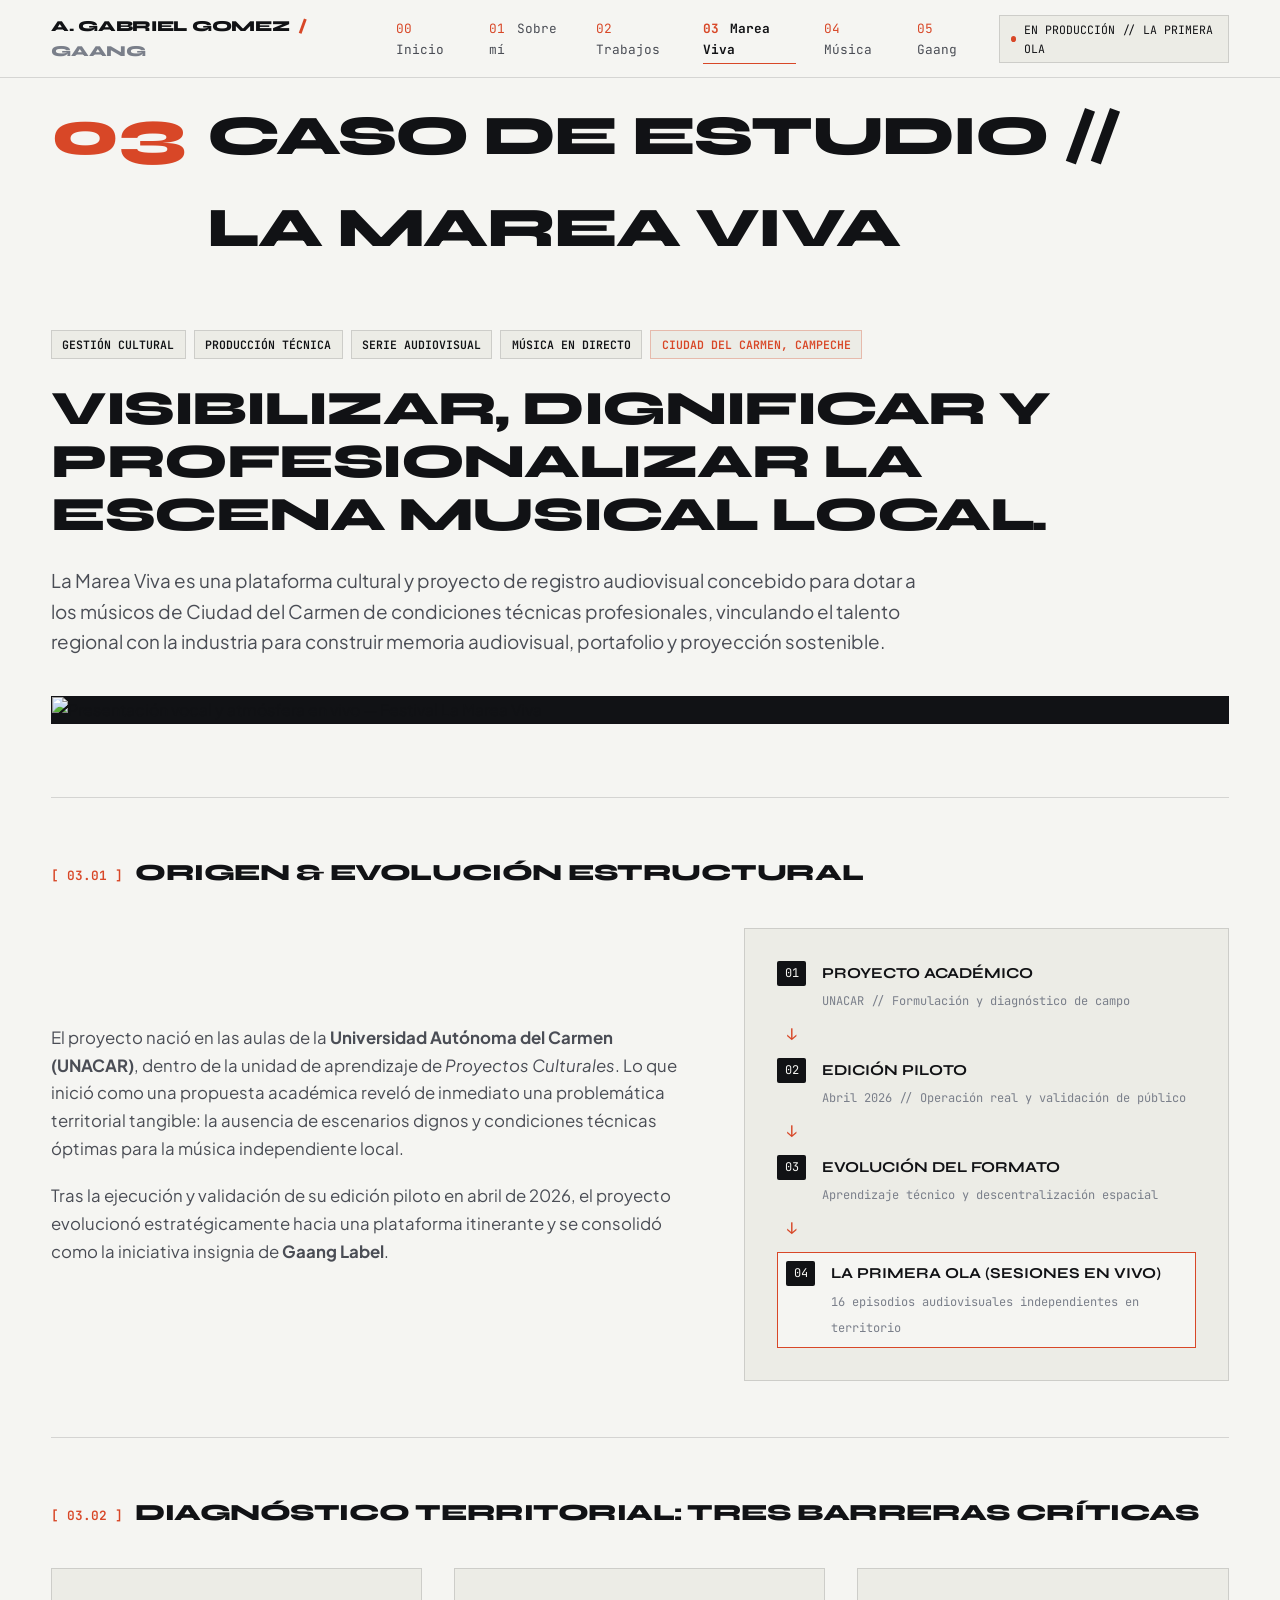
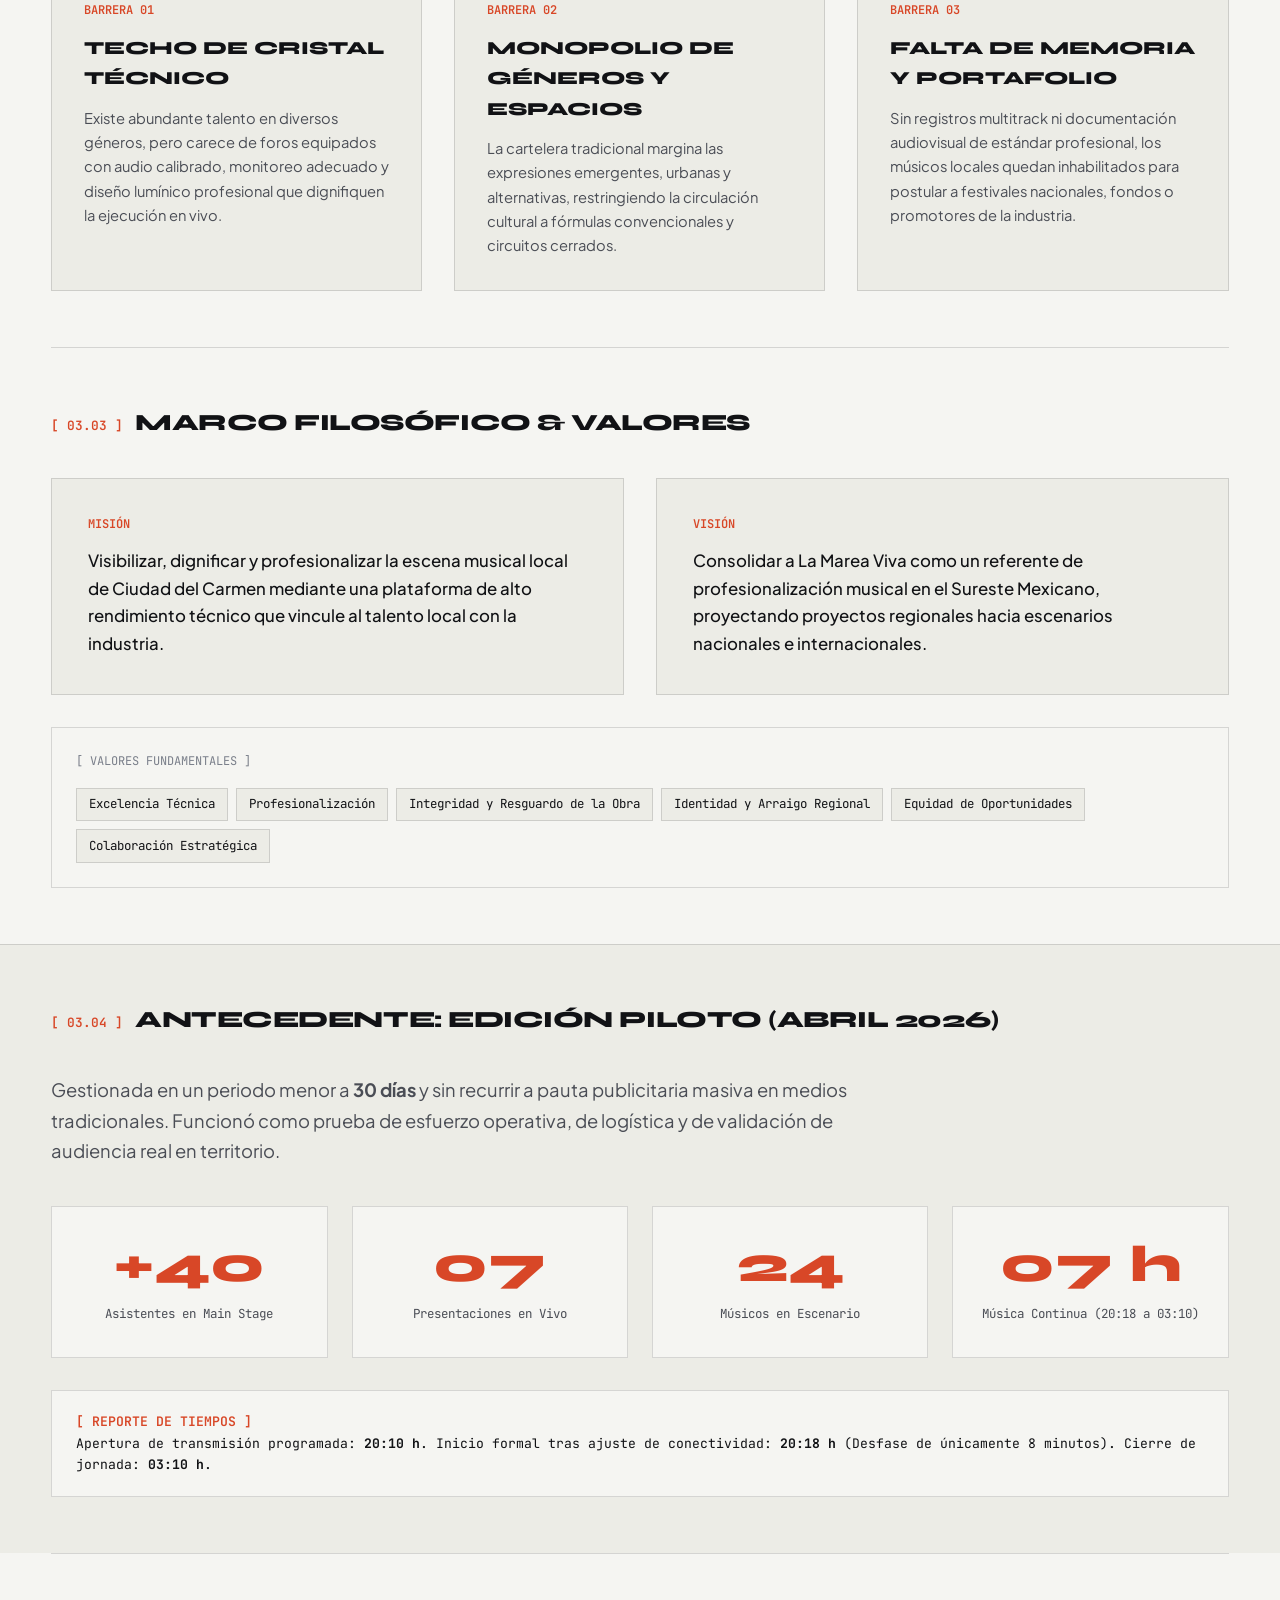
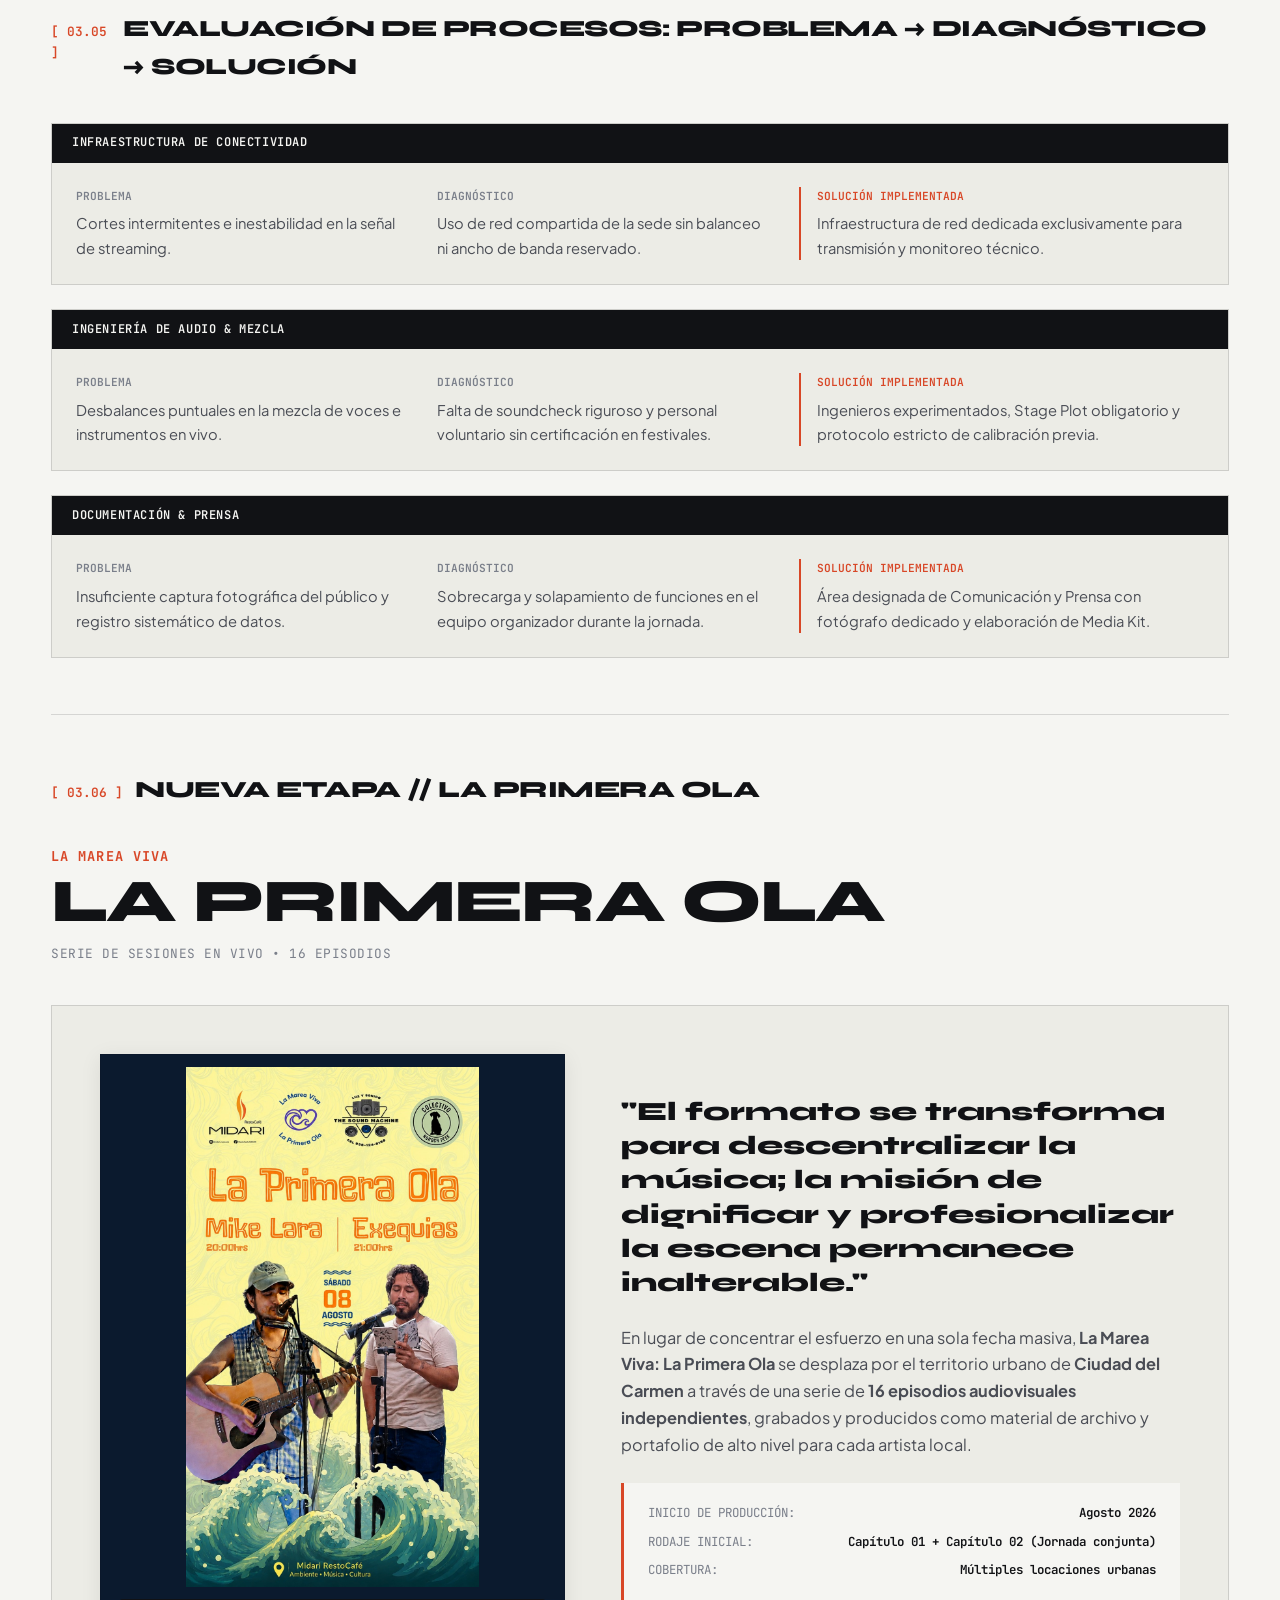
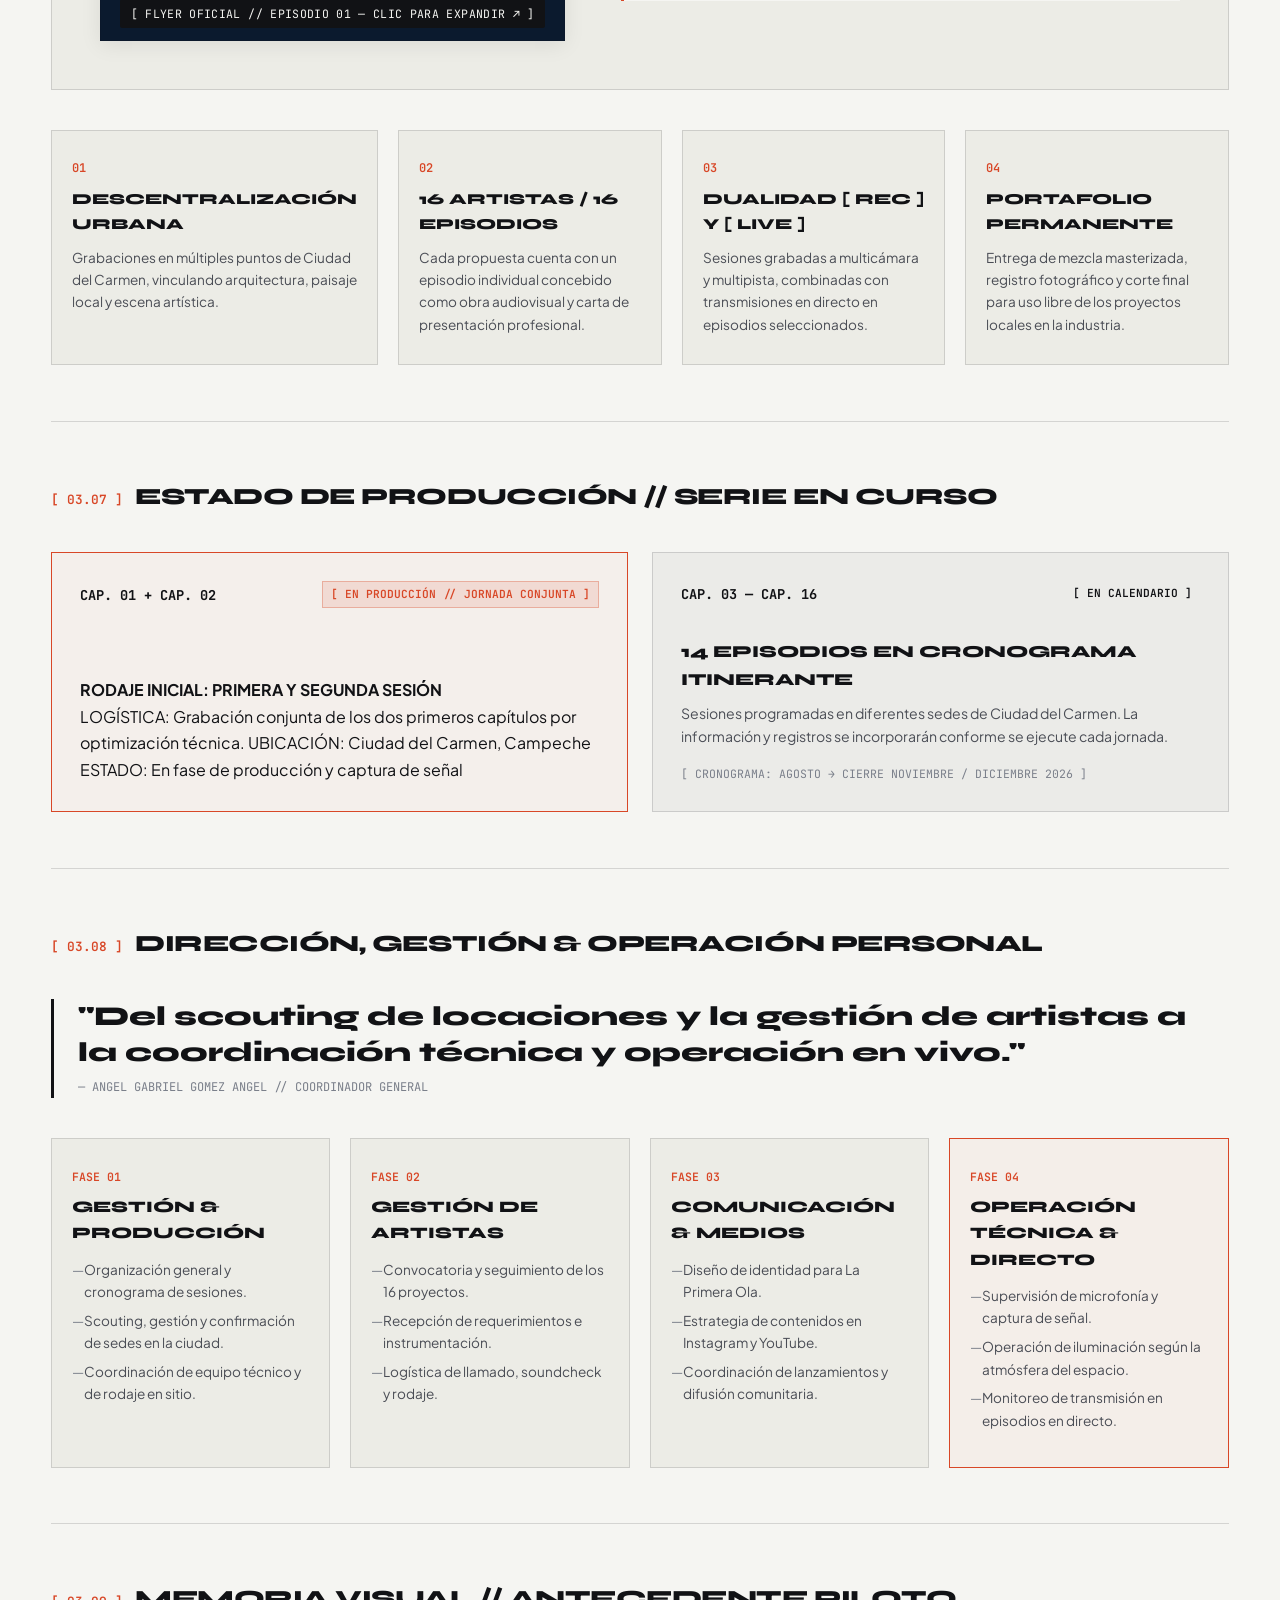
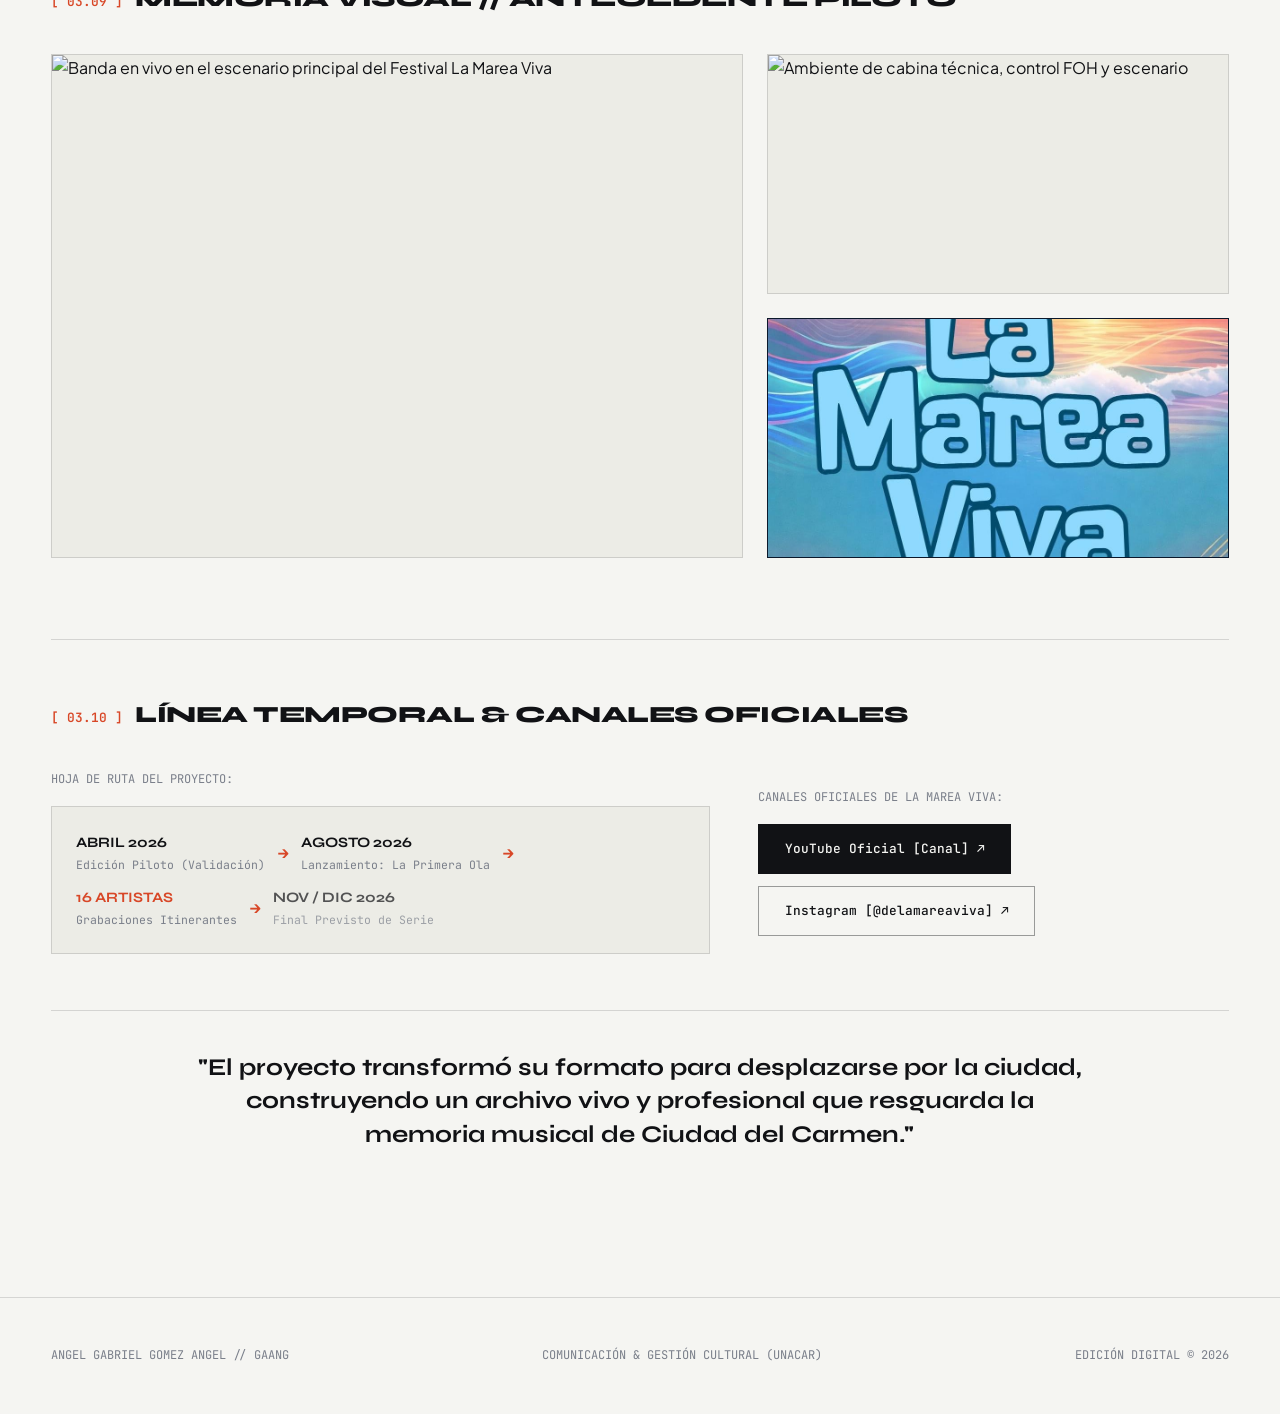
==== commit 35d2ce0b: "Fix image file names to match case sensitivity" ====
--- a/la-marea-viva.html
+++ b/la-marea-viva.html
@@ -315,9 +315,9 @@
 
         <div class="wave-showcase-grid">
           <div class="wave-flyer-frame">
-            <a href="assets/marea-viva/la primera ola.jpeg" target="_blank" rel="noopener noreferrer" class="flyer-zoom-link" title="Ver flyer oficial en tamaño completo">
+            <a href="assets/marea-viva/La primera ola.jpeg" target="_blank" rel="noopener noreferrer" class="flyer-zoom-link" title="Ver flyer oficial en tamaño completo">
               <img 
-                src="assets/marea-viva/la primera ola.jpeg" 
+                src="assets/marea-viva/La primera ola.jpeg" 
                 alt="Flyer oficial de La Marea Viva: La Primera Ola — Episodio 01" 
                 class="wave-flyer-img"
                 loading="lazy"
@@ -493,7 +493,7 @@
 
           <div class="gallery-cell">
             <img 
-              src="assets/marea-viva/DSC_0325.jpg" 
+              src="assets/marea-viva/DSC_0325.JPG" 
               alt="Ambiente de cabina técnica, control FOH y escenario" 
               class="case-img" 
               loading="lazy"
@@ -577,4 +577,4 @@
 
   <script src="script.js"></script>
 </body>
-</html>+</html>
